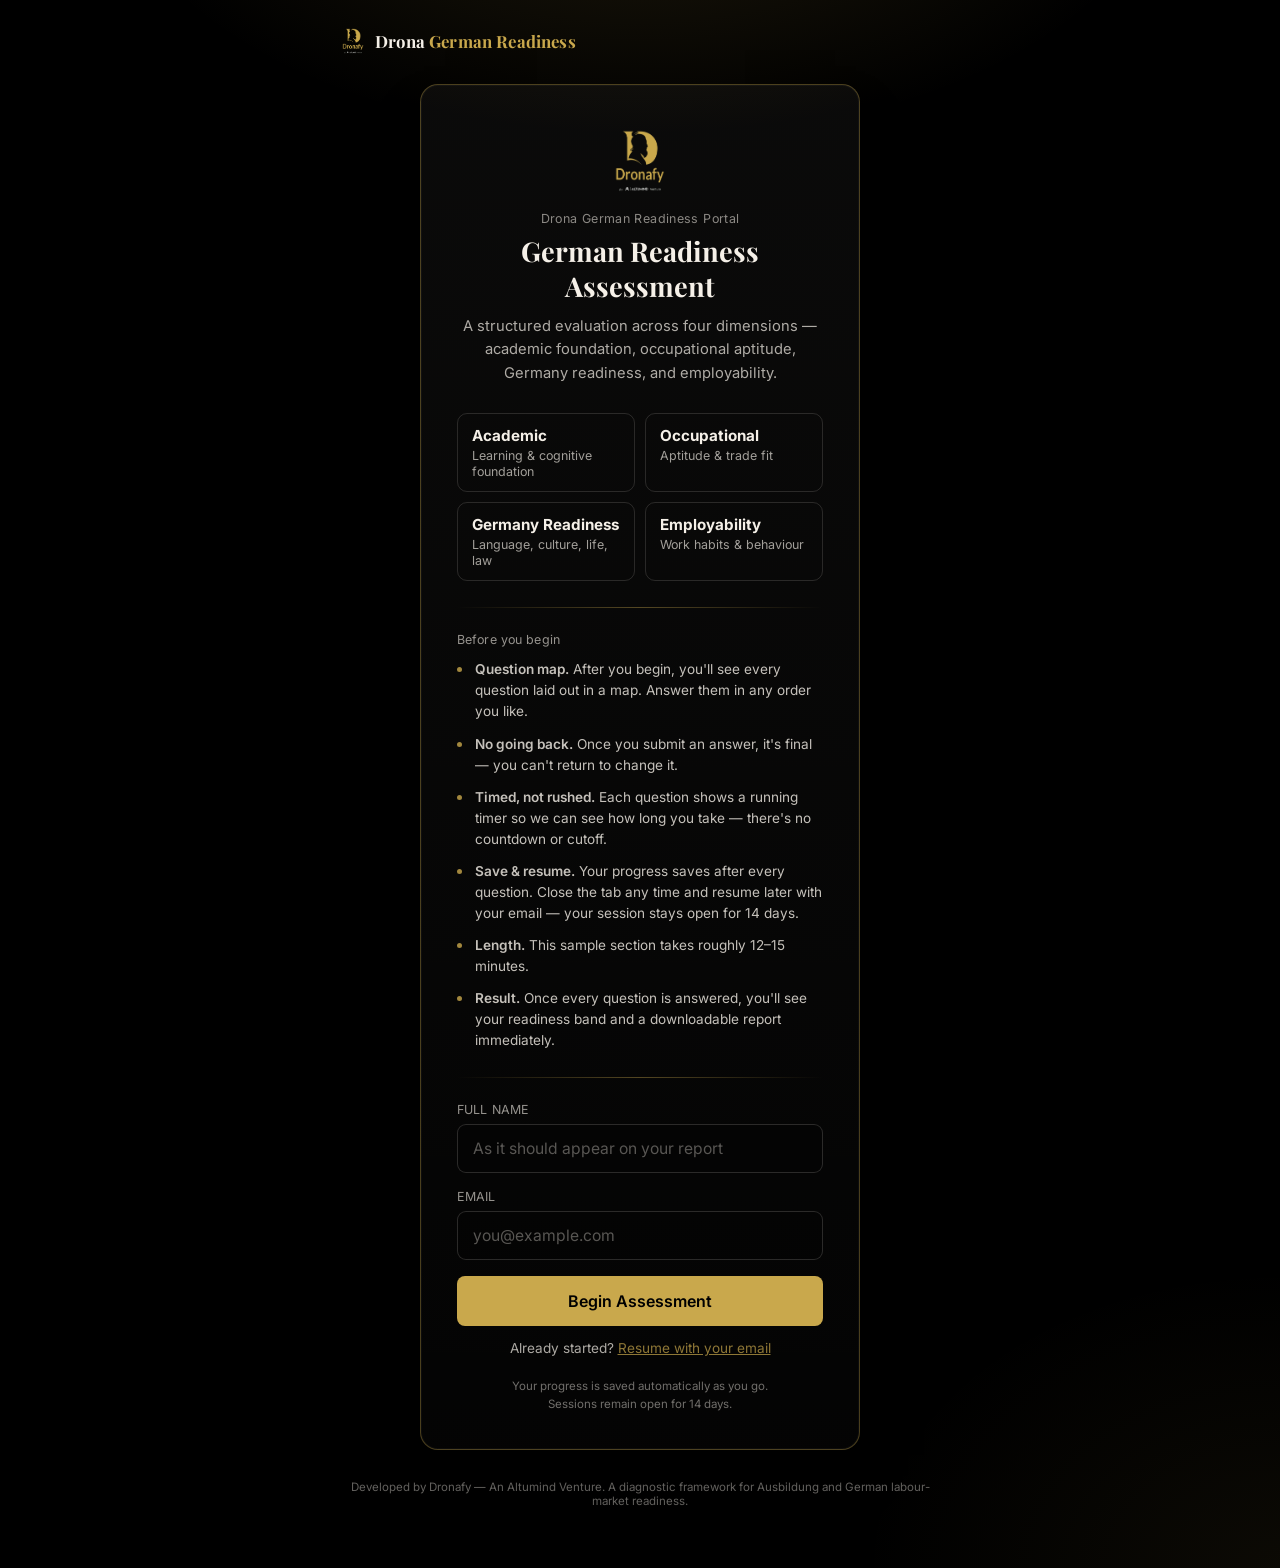
==== assessment/index.html @ 18a976fa "Move assessment app to /assessment/ subpath" ====
<!DOCTYPE html>
<html lang="en">
<head>
<meta charset="UTF-8">
<meta name="viewport" content="width=device-width, initial-scale=1.0">
<title>Drona German Readiness Assessment</title>
<link rel="preconnect" href="https://fonts.googleapis.com">
<link href="https://fonts.googleapis.com/css2?family=Playfair+Display:wght@600;700&family=Inter:wght@400;500;600;700&display=swap" rel="stylesheet">
<style>
  :root{
    --green:#0A0A0A;
    --green-deep:#000000;
    --cream:#F5F0E8;
    --gold:#C9A84C;
    --gold-soft: rgba(201,168,76,0.18);
    --line: rgba(245,240,232,0.14);
    --danger:#C4674A;
    --ok:#6FA37A;
  }
  *{box-sizing:border-box;}
  html,body{margin:0;padding:0;}
  body{
    background: var(--green);
    color: var(--cream);
    font-family: 'Inter', sans-serif;
    min-height:100vh;
    -webkit-font-smoothing:antialiased;
  }
  h1,h2,h3, .display{
    font-family:'Playfair Display', serif;
    font-weight:700;
    margin:0;
  }
  .wrap{
    max-width: 640px;
    margin: 0 auto;
    padding: 28px 20px 60px;
    min-height:100vh;
    display:flex;
    flex-direction:column;
  }
  a{color:inherit;}

  /* ---------- Top bar ---------- */
  .topbar{
    display:flex; align-items:center; justify-content:space-between;
    margin-bottom: 30px;
  }
  .brand{
    font-family:'Playfair Display', serif;
    font-weight:700;
    font-size: 1.05rem;
    letter-spacing: 0.01em;
    display:flex;
    align-items:center;
    gap:9px;
  }
  .brand .gold{ color: var(--gold); }
  .topbar-logo{ width: 26px; height:26px; object-fit:contain; }
  .expiry-pill{
    font-size: 0.72rem;
    color: var(--cream);
    opacity: 0.65;
    border: 1px solid var(--line);
    padding: 4px 10px;
    border-radius: 20px;
  }
  .expiry-pill.warn{ color: var(--danger); border-color: rgba(196,103,74,0.5); opacity:1; }

  /* ---------- Screens ---------- */
  .screen{ display:none; flex:1; flex-direction:column; }
  .screen.active{ display:flex; }

  /* Login / Landing — classy dark portal */
  body.on-landing{
    background:
      radial-gradient(ellipse 900px 500px at 50% -10%, rgba(201,168,76,0.16), transparent 60%),
      radial-gradient(ellipse 700px 500px at 100% 100%, rgba(201,168,76,0.06), transparent 60%),
      var(--green-deep);
  }
  #screen-landing{ justify-content:center; align-items:center; text-align:center; flex:1; }
  .login-card{
    width:100%; max-width: 440px;
    border: 1px solid rgba(201,168,76,0.35);
    border-radius: 18px;
    padding: 44px 36px 36px;
    background: linear-gradient(180deg, rgba(245,240,232,0.045), rgba(245,240,232,0.015));
    box-shadow: 0 30px 60px -25px rgba(0,0,0,0.6), 0 0 0 1px rgba(245,240,232,0.03) inset;
    text-align:left;
  }
  .login-mark-logo{ display:block; width: 64px; height:64px; object-fit:contain; margin: 0 auto 18px; }
  .login-eyebrow{ text-align:center; font-size:0.78rem; opacity:0.55; margin-bottom: 8px; letter-spacing: 0.03em; }
  #screen-landing h1{ font-size: 1.7rem; line-height:1.3; margin-bottom: 10px; text-align:center; }
  #screen-landing p.lede{ font-size:0.92rem; line-height:1.6; opacity:0.7; text-align:center; margin: 0 auto 28px; max-width: 40ch; }
  .divider{ height:1px; background: linear-gradient(90deg, transparent, rgba(201,168,76,0.4), transparent); margin: 26px 0 24px; }
  .dim-list{ display:grid; grid-template-columns: 1fr 1fr; gap:10px; margin-bottom: 8px; }
  .dim-chip{ border:1px solid var(--line); border-radius:10px; padding: 12px 14px; font-size:0.85rem; }
  .dim-chip b{ display:block; font-size:0.95rem; margin-bottom:2px; }
  .dim-chip span{ opacity:0.65; font-size:0.78rem; }

  .field-group{ margin-bottom: 16px; }
  label.field-label{ display:block; font-size:0.78rem; opacity:0.6; margin-bottom:7px; letter-spacing:0.01em; }
  input[type=text], input[type=email]{
    width:100%; background: rgba(0,0,0,0.2); border: 1px solid rgba(245,240,232,0.16);
    border-radius: 9px; color: var(--cream); padding: 14px 15px; font-size: 0.98rem; font-family:'Inter',sans-serif;
  }
  input::placeholder{ color: rgba(245,240,232,0.35); }
  input:focus{ outline:none; border-color: var(--gold); box-shadow: 0 0 0 3px rgba(201,168,76,0.15); }
  .login-foot-note{ text-align:center; font-size:0.72rem; opacity:0.45; margin-top:22px; line-height:1.5; }

  .instructions-block{ margin-bottom: 4px; }
  .instructions-title{ font-size:0.78rem; opacity:0.6; margin-bottom: 12px; letter-spacing:0.01em; }
  .instructions-list{ list-style:none; margin:0; padding:0; display:flex; flex-direction:column; gap:11px; }
  .instructions-list li{ font-size: 0.85rem; line-height: 1.55; opacity: 0.8; padding-left: 18px; position:relative; }
  .instructions-list li::before{ content:""; position:absolute; left:0; top:8px; width:5px; height:5px; border-radius:50%; background: var(--gold); }
  .instructions-list li b{ color: var(--cream); opacity:1; font-weight:600; }

  .btn{
    display:inline-flex; align-items:center; justify-content:center;
    background: var(--gold); color: var(--green-deep); border:none; border-radius: 8px;
    padding: 15px 22px; font-family:'Inter',sans-serif; font-weight:600; font-size:1rem;
    cursor:pointer; width:100%; transition: transform 0.15s ease, background 0.15s ease;
  }
  .btn:hover{ background:#DDB95C; }
  .btn:active{ transform: scale(0.98); }
  .btn.ghost{ background: transparent; color: var(--cream); border: 1px solid var(--line); }
  .btn.ghost:hover{ background: rgba(245,240,232,0.06); }
  .btn:disabled{ opacity:0.4; cursor:not-allowed; }

  .link-row{ text-align:center; margin-top:14px; font-size:0.85rem; opacity:0.7; }
  .link-row button.linklike{
    background:none; border:none; color: var(--gold); font-size:0.85rem;
    cursor:pointer; text-decoration: underline; padding:0; font-family:'Inter',sans-serif;
  }

  /* ---------- Grid Hub (question map) ---------- */
  #screen-hub{ justify-content:flex-start; }
  .hub-head{ margin-bottom: 22px; }
  .hub-head h2{ font-size: 1.4rem; margin-bottom: 6px; }
  .hub-head p{ font-size:0.85rem; opacity:0.65; margin:0; }
  .hub-progress-shell{ height:6px; background: rgba(245,240,232,0.1); border-radius:4px; overflow:hidden; margin: 14px 0 6px; }
  .hub-progress-fill{ height:100%; background: var(--gold); transition: width 0.4s ease; }
  .hub-progress-label{ font-size:0.75rem; opacity:0.55; margin-bottom:24px; }

  .hub-dim-block{ margin-bottom: 26px; }
  .hub-dim-head{ display:flex; justify-content:space-between; align-items:baseline; margin-bottom:4px; }
  .hub-dim-head b{ font-size:0.98rem; }
  .hub-dim-head span{ font-size:0.78rem; opacity:0.55; }
  .hub-dim-desc{ font-size:0.78rem; opacity:0.55; margin-bottom:12px; line-height:1.5; }
  .hub-cell-grid{ display:grid; grid-template-columns: repeat(auto-fill, minmax(42px, 1fr)); gap: 8px; }
  .hub-cell{
    aspect-ratio: 1;
    border-radius: 8px;
    border: 1px solid var(--line);
    display:flex; align-items:center; justify-content:center;
    font-size:0.8rem; font-weight:600;
    cursor:pointer;
    background: rgba(245,240,232,0.04);
    transition: border-color 0.15s ease, transform 0.1s ease;
  }
  .hub-cell:hover{ border-color: var(--gold); transform: translateY(-1px); }
  .hub-cell.done{
    background: rgba(201,168,76,0.18); border-color: var(--gold); color: var(--gold);
    cursor: default;
  }
  .hub-cell.done:hover{ transform:none; }

  .hub-legend{ display:flex; gap:18px; font-size:0.72rem; opacity:0.6; margin: 8px 0 28px; flex-wrap:wrap; }
  .hub-legend .dot{ display:inline-block; width:8px; height:8px; border-radius:2px; margin-right:5px; vertical-align:middle; }
  .hub-legend .dot.done{ background: var(--gold); }
  .hub-legend .dot.upcoming{ background:transparent; border:1px solid var(--line); }

  .hub-cta-note{ font-size:0.82rem; opacity:0.6; text-align:center; margin-bottom:12px; }

  /* ---------- Question screen ---------- */
  #screen-question{ justify-content:flex-start; padding-top: 6px;}
  .q-meta-row{ display:flex; align-items:center; justify-content:space-between; margin-bottom: 10px; }
  .q-meta{ font-size:0.78rem; opacity:0.55; }
  .q-timer{
    display:flex; align-items:center; gap:7px; font-family:'Playfair Display', serif; font-size: 0.95rem;
    color: var(--gold); background: rgba(201,168,76,0.08); border: 1px solid rgba(201,168,76,0.3);
    padding: 4px 11px 4px 9px; border-radius: 20px; font-variant-numeric: tabular-nums;
  }
  .timer-dot{ width:6px; height:6px; border-radius:50%; background: var(--gold); animation: pulse 1.6s ease-in-out infinite; }
  @keyframes pulse{ 0%,100%{ opacity:1; } 50%{ opacity:0.35; } }

  .back-to-hub{
    background:none; border:none; color: var(--cream); opacity:0.55; font-size:0.78rem;
    cursor:pointer; padding:0; margin-bottom:14px; text-align:left; font-family:'Inter',sans-serif;
    text-decoration:underline;
  }

  .q-stimulus{
    background: rgba(245,240,232,0.05); border-left: 3px solid var(--gold); padding: 14px 16px;
    border-radius: 6px; font-size:0.92rem; line-height:1.55; margin-bottom: 20px; opacity: 0.92;
  }
  .q-prompt{ font-size: 1.2rem; line-height:1.45; margin-bottom: 22px; font-weight:500; }
  .options{ display:flex; flex-direction:column; gap:10px; margin-bottom: 20px;}
  .option{
    text-align:left; background: rgba(245,240,232,0.04); border: 1px solid var(--line); border-radius: 10px;
    padding: 14px 16px; font-size: 0.98rem; color: var(--cream); cursor:pointer; font-family:'Inter',sans-serif;
    line-height:1.4; transition: border-color 0.15s ease, background 0.15s ease;
  }
  .option:hover{ border-color: var(--gold); background: rgba(201,168,76,0.08); }
  .option.picked{ border-color: var(--gold); background: rgba(201,168,76,0.06); }
  .option.selected{ border-color: var(--gold); background: var(--gold-soft); }
  .option.selected.locked{ pointer-events:none; }
  .option .opt-letter{ display:inline-block; width: 20px; opacity:0.5; font-size:0.85rem; }

  .likert-row{ display:flex; gap:8px; margin-bottom:20px; }
  .likert-opt{
    flex:1; text-align:center; padding: 14px 4px 10px; border: 1px solid var(--line); border-radius: 10px;
    cursor:pointer; font-size: 0.72rem; line-height:1.3; background: rgba(245,240,232,0.04);
  }
  .likert-opt .num{ display:block; font-family:'Playfair Display', serif; font-size:1.3rem; margin-bottom:4px; }
  .likert-opt:hover{ border-color: var(--gold); }
  .likert-opt.picked{ border-color: var(--gold); background: rgba(201,168,76,0.06); }
  .likert-opt.selected{ border-color: var(--gold); background: var(--gold-soft); }

  #submitAnswerBtn{ margin-bottom: 10px; }
  #submitAnswerBtn:disabled{ opacity:0.35; }
  .locked-note{ font-size:0.75rem; opacity:0.5; text-align:center; margin-top: 6px; }

  .banner{
    border:1px solid var(--gold); background: var(--gold-soft); border-radius: 10px;
    padding: 14px 16px; font-size: 0.85rem; margin-bottom: 20px; line-height:1.5;
  }

  /* ---------- Results ---------- */
  #screen-results{ justify-content:flex-start; }
  .band-card{
    text-align:center; padding: 34px 20px 30px; border: 1px solid var(--gold); border-radius: 14px;
    background: linear-gradient(180deg, rgba(201,168,76,0.12), rgba(201,168,76,0.02)); margin-bottom: 26px;
  }
  .band-name{ font-family:'Playfair Display', serif; font-weight:700; font-size: 1.9rem; color: var(--gold); margin-bottom: 6px; }
  .band-score{ font-size:0.95rem; opacity:0.75; }
  .flag-note{
    margin-top:14px; font-size:0.8rem; color: var(--danger); background: rgba(196,103,74,0.12);
    border: 1px solid rgba(196,103,74,0.4); border-radius: 8px; padding: 10px 12px; text-align:left; line-height:1.5;
  }

  .heatmap{ margin-bottom: 8px; }
  .heat-row{ margin-bottom: 16px; }
  .heat-row-label{ display:flex; justify-content:space-between; font-size:0.85rem; opacity:0.8; margin-bottom:7px; }
  .heat-row-label b{ font-weight:600; }
  .heat-row-pct{ font-family:'Playfair Display', serif; color: var(--gold); font-weight:700; }
  .heat-row-cells{ display:flex; gap:4px; }
  .heat-cell{ flex:1; min-width:8px; height:26px; border-radius:5px; cursor:pointer; transition: transform 0.15s ease, outline 0.15s ease; }
  .heat-cell:hover{ transform: scaleY(1.18); outline: 2px solid rgba(245,240,232,0.4); }
  .heat-hint{ font-size:0.7rem; opacity:0.45; margin: 6px 0 14px; text-align:center; }
  .heat-legend{ display:flex; align-items:center; gap:10px; font-size:0.7rem; opacity:0.55; margin-top:14px; margin-bottom:24px; }
  .heat-legend-bar{ flex:1; max-width:140px; height:6px; border-radius:4px; background: linear-gradient(90deg, hsl(6,60%,38%), hsl(45,65%,58%)); }

  .dcard-grid{ display:grid; grid-template-columns: 1fr 1fr; gap:12px; margin-bottom: 26px; }
  .dcard{
    border:1px solid var(--line); border-radius:14px; padding:18px 10px 14px;
    text-align:center; background: rgba(245,240,232,0.03);
  }
  .dcard-name{ font-size:0.8rem; margin-top:8px; font-weight:600; line-height:1.3; }
  .dcard-frac{ font-size:0.72rem; opacity:0.55; margin-top:3px; }

  .stat-row{ display:flex; gap:10px; margin-bottom: 26px; }
  .stat-tile{
    flex:1; text-align:center; border:1px solid var(--line); border-radius:12px;
    padding: 15px 6px; background: rgba(245,240,232,0.03);
  }
  .stat-value{ font-family:'Playfair Display', serif; font-size:1.25rem; color: var(--gold); font-weight:700; }
  .stat-label{ font-size:0.66rem; opacity:0.55; margin-top:5px; line-height:1.3; }

  .dim-bars{ margin-bottom: 30px; }
  .dim-bar-row{ margin-bottom: 16px; }
  .dim-bar-label{ display:flex; justify-content:space-between; font-size:0.85rem; margin-bottom:6px; }
  .dim-bar-label b{ font-weight:600; }
  .dim-bar-shell{ height:8px; background: rgba(245,240,232,0.08); border-radius:4px; overflow:hidden; }
  .dim-bar-fill{ height:100%; background: var(--gold); border-radius:4px; }
  .dim-bar-fill.low{ background: var(--danger); }
  .dim-narrative{ font-size:0.78rem; opacity:0.65; margin-top:6px; line-height:1.5; }

  .clusters{ margin-bottom:30px; }
  .cluster-row{
    display:flex; justify-content:space-between; align-items:center; padding: 12px 14px;
    border: 1px solid var(--line); border-radius: 10px; margin-bottom: 8px; font-size:0.9rem;
  }
  .cluster-fit{ color: var(--gold); font-weight:600; font-family:'Playfair Display', serif; }

  .section-title{ font-size:0.78rem; opacity:0.55; margin-bottom: 12px; letter-spacing: 0.01em; }

  footer.foot{ text-align:center; font-size:0.72rem; opacity:0.4; margin-top: 30px; }

  /* ---------- Modal (item detail drill-down) ---------- */
  .modal-overlay{
    display:none; position:fixed; inset:0; background: rgba(0,0,0,0.82); backdrop-filter: blur(3px);
    z-index: 50; align-items:flex-start; justify-content:center; padding: 40px 16px; overflow-y:auto;
  }
  .modal-overlay.active{ display:flex; }
  .modal-panel{
    width:100%; max-width: 460px; background: var(--green); border: 1px solid rgba(201,168,76,0.35);
    border-radius: 16px; padding: 26px 24px 24px; box-shadow: 0 30px 60px -20px rgba(0,0,0,0.6);
  }
  .modal-head{ display:flex; justify-content:space-between; align-items:flex-start; margin-bottom:14px; gap:10px; }
  .modal-title{ font-family:'Playfair Display', serif; font-weight:700; font-size:1.1rem; }
  .modal-close{ background:none; border:none; color: var(--cream); opacity:0.6; font-size:1rem; cursor:pointer; padding:4px; flex-shrink:0; }
  .modal-close:hover{ opacity:1; }
  .detail-meta{ font-size:0.75rem; opacity:0.55; margin-bottom:14px; }
  .detail-prompt{ font-size:0.95rem; line-height:1.5; margin-bottom:16px; }
  .detail-row{
    display:flex; justify-content:space-between; padding:9px 0; border-top:1px solid var(--line); font-size:0.85rem;
  }
  .detail-row b{ font-weight:600; }
  .detail-answer-box{
    background: rgba(245,240,232,0.05); border-radius:8px; padding:12px 14px; margin: 4px 0 4px; font-size:0.88rem; line-height:1.5;
  }
  .detail-answer-box.correct{ border-left:3px solid var(--ok); }
  .detail-answer-box.incorrect{ border-left:3px solid var(--danger); }

  @media (prefers-reduced-motion: reduce){ *{ transition:none !important; } }
</style>
</head>
<body>

<div class="wrap">
  <div class="topbar">
    <div class="brand"><img src="" id="topbarLogo" class="topbar-logo" alt="Dronafy"> <span class="brand-text">Drona <span class="gold">German Readiness</span></span></div>
    <div class="expiry-pill" id="expiryPill" style="display:none;"></div>
  </div>

  <!-- LANDING / LOGIN -->
  <div class="screen active" id="screen-landing">
    <div class="login-card">
      <img src="" class="login-mark-logo" id="loginLogo1" alt="Dronafy">
      <div class="login-eyebrow">Drona German Readiness Portal</div>
      <h1>German Readiness Assessment</h1>
      <p class="lede">A structured evaluation across four dimensions — academic foundation, occupational aptitude, Germany readiness, and employability.</p>

      <div class="dim-list">
        <div class="dim-chip"><b>Academic</b><span>Learning &amp; cognitive foundation</span></div>
        <div class="dim-chip"><b>Occupational</b><span>Aptitude &amp; trade fit</span></div>
        <div class="dim-chip"><b>Germany Readiness</b><span>Language, culture, life, law</span></div>
        <div class="dim-chip"><b>Employability</b><span>Work habits &amp; behaviour</span></div>
      </div>

      <div class="divider"></div>

      <div class="instructions-block">
        <div class="instructions-title">Before you begin</div>
        <ul class="instructions-list">
          <li><b>Question map.</b> After you begin, you'll see every question laid out in a map. Answer them in any order you like.</li>
          <li><b>No going back.</b> Once you submit an answer, it's final — you can't return to change it.</li>
          <li><b>Timed, not rushed.</b> Each question shows a running timer so we can see how long you take — there's no countdown or cutoff.</li>
          <li><b>Save &amp; resume.</b> Your progress saves after every question. Close the tab any time and resume later with your email — your session stays open for 14 days.</li>
          <li><b>Length.</b> This sample section takes roughly 12–15 minutes.</li>
          <li><b>Result.</b> Once every question is answered, you'll see your readiness band and a downloadable report immediately.</li>
        </ul>
      </div>

      <div class="divider"></div>

      <div class="field-group">
        <label class="field-label" for="nameInput">FULL NAME</label>
        <input type="text" id="nameInput" placeholder="As it should appear on your report" autocomplete="name">
      </div>
      <div class="field-group">
        <label class="field-label" for="emailInput">EMAIL</label>
        <input type="email" id="emailInput" placeholder="you@example.com" autocomplete="email">
      </div>

      <button class="btn" id="startBtn">Begin Assessment</button>
      <div class="link-row">Already started? <button class="linklike" id="resumeLink">Resume with your email</button></div>
      <div class="login-foot-note">Your progress is saved automatically as you go.<br>Sessions remain open for 14 days.</div>
    </div>
  </div>

  <!-- RESUME ENTRY -->
  <div class="screen" id="screen-resume">
    <div class="login-card">
      <img src="" class="login-mark-logo" id="loginLogo2" alt="Dronafy">
      <div class="login-eyebrow">Drona German Readiness Portal</div>
      <h1 style="font-size:1.4rem;">Resume your assessment</h1>
      <p class="lede">Enter the email you used when you started. If your session is still active, we'll take you back to your question map.</p>
      <div class="field-group">
        <label class="field-label" for="resumeEmailInput">EMAIL</label>
        <input type="email" id="resumeEmailInput" placeholder="you@example.com">
      </div>
      <button class="btn" id="resumeSubmitBtn">Find my session</button>
      <div class="link-row"><button class="linklike" id="backToLandingBtn">Back</button></div>
      <div id="resumeError" style="color:var(--danger); font-size:0.85rem; margin-top:14px; display:none;"></div>
    </div>
  </div>

  <!-- GRID HUB (question map) -->
  <div class="screen" id="screen-hub">
    <div class="hub-head">
      <h2>Your Question Map</h2>
      <p>Click any question to answer it. Answered questions are locked and shown in gold.</p>
      <div class="hub-progress-shell"><div class="hub-progress-fill" id="hubProgressFill" style="width:0%;"></div></div>
      <div class="hub-progress-label" id="hubProgressLabel">0 of 26 answered</div>
    </div>
    <div id="hubGrid"></div>
    <div class="hub-legend">
      <span><i class="dot done"></i> Answered</span>
      <span><i class="dot upcoming"></i> Not yet answered</span>
    </div>
    <div class="hub-cta-note" id="hubCtaNote">Answer every question to unlock your result.</div>
    <button class="btn" id="viewResultsBtn" disabled>View My Results</button>
  </div>

  <!-- QUESTION -->
  <div class="screen" id="screen-question">
    <button class="back-to-hub" id="backToHubBtn">← Back to question map</button>
    <div class="q-meta-row">
      <div class="q-meta" id="qMeta">Academic Readiness — Learning Ability</div>
      <div class="q-timer" id="qTimer"><span class="timer-dot"></span>00:00</div>
    </div>
    <div class="q-stimulus" id="qStimulus" style="display:none;"></div>
    <div class="q-prompt" id="qPrompt"></div>
    <div class="options" id="qOptions"></div>
    <div class="likert-row" id="qLikert" style="display:none;"></div>
    <button class="btn" id="submitAnswerBtn" disabled>Submit Answer</button>
    <div class="locked-note">Once submitted, an answer is final — there's no going back.</div>
  </div>

  <!-- RESULTS -->
  <div class="screen" id="screen-results">
    <div class="section-title">Your result</div>
    <div class="band-card">
      <div class="band-name" id="bandName">Ready with Support</div>
      <div class="band-score" id="bandScore">73 / 100</div>
      <div class="flag-note" id="flagNote" style="display:none;"></div>
    </div>

    <div class="section-title">By dimension — click any cell for detail</div>
    <div class="radar-wrap" id="heatmapWrap"></div>
    <div class="heat-hint">Tap or click a colored cell to see that question's detail</div>

    <div class="section-title">Trade clusters that fit your profile</div>
    <div class="clusters" id="clusterList"></div>

    <button class="btn" id="downloadReportBtn">Download Full Report</button>
    <button class="btn ghost" id="restartBtn" style="margin-top:10px;">Start a new assessment</button>
  </div>

  <footer class="foot">Developed by Dronafy — An Altumind Venture. A diagnostic framework for Ausbildung and German labour-market readiness.</footer>
</div>

<!-- ITEM DETAIL MODAL (heatmap drill-down) -->
<div class="modal-overlay" id="detailModal">
  <div class="modal-panel">
    <div class="modal-head">
      <div>
        <div class="modal-title" id="detailTitle">Question detail</div>
        <div class="detail-meta" id="detailMeta">Academic Readiness — Learning Ability</div>
      </div>
      <button class="modal-close" id="detailCloseBtn">✕</button>
    </div>
    <div class="detail-prompt" id="detailPrompt"></div>
    <div id="detailAnswerBox"></div>
    <div class="detail-row"><span>Score</span><b id="detailScore">—</b></div>
    <div class="detail-row"><span>Time spent</span><b id="detailTime">—</b></div>
  </div>
</div>

<script>
/* =========================================================
   Drona German Readiness Assessment — Representative Build
   Navigation model: grid hub. Every question is reachable
   from the question map in any order; once submitted, an
   answer is locked. Persistence: localStorage (demo). The
   production build syncs each answer to Apps Script/Sheets
   via GET for true cross-device resume.
   ========================================================= */

const EXPIRY_DAYS = 14;

const LOGO_DATA_URI = "[data-uri]";

const DIMENSIONS = [
  {
    id: "academic",
    name: "Academic Readiness",
    desc: "A few questions on how you learn, understand new ideas, and study.",
    estimate: "About 4 minutes",
    maxScore: 20,
    items: [
      {
        id: "ac1", sub: "Learning Ability", type: "mcq", weight: 2,
        stimulus: "In German workplaces, the 'Meister' system means a senior craftsperson supervises apprentices and signs off on completed work before it is considered finished. An apprentice cannot mark their own work as complete.",
        prompt: "An apprentice finishes wiring a panel and believes it's correct. What should they do next?",
        options: [
          "Move on to the next task",
          "Ask the Meister to inspect and sign off",
          "Ask a fellow apprentice to check it",
          "Mark it complete and note it in the logbook"
        ],
        correct: 1
      },
      {
        id: "ac2", sub: "Learning Ability", type: "mcq", weight: 2,
        prompt: "A trainee nurse completes a wound dressing. Using the same 'sign-off' principle from before, what should happen before it's considered done?",
        options: [
          "The nurse documents it herself",
          "A supervising Pflegefachkraft reviews it",
          "The patient confirms it",
          "Nothing further is needed"
        ],
        correct: 1
      },
      {
        id: "ac3", sub: "Cognitive Ability", type: "mcq", weight: 2,
        prompt: "A training allowance is €950 a month. Rent takes 28% of it. How much remains after rent?",
        options: ["€612", "€684", "€722", "€850"],
        correct: 1
      },
      {
        id: "ac4", sub: "Cognitive Ability", type: "mcq", weight: 2,
        prompt: "What comes next in this sequence: 2, 6, 12, 20, 30, ?",
        options: ["36", "40", "42", "44"],
        correct: 2
      },
      {
        id: "ac5", sub: "Academic Foundation", type: "mcq", weight: 2,
        prompt: "Water boils at a lower temperature at high altitude. Why?",
        options: [
          "Air is colder at altitude",
          "Air pressure is lower, so less energy is needed to boil",
          "There is less oxygen in the air",
          "Water is purer at altitude"
        ],
        correct: 1
      },
      {
        id: "ac6", sub: "Learning Discipline", type: "mcq", weight: 2,
        prompt: "You have an exam in one week and are struggling to understand one topic. What is the BEST first step?",
        options: [
          "Skip that topic and focus on what you already know",
          "Ask a teacher or peer to explain it differently",
          "Re-read the same notes repeatedly until it makes sense",
          "Wait and hope it's not heavily tested"
        ],
        correct: 1
      },
      {
        id: "ac7", sub: "Study Skills", type: "likert", weight: 2,
        prompt: "After watching a training video once, I can usually summarize its key points.",
        scale: ["Strongly disagree","Disagree","Neutral","Agree","Strongly agree"]
      }
    ]
  },
  {
    id: "occupational",
    name: "Technical & Occupational Aptitude",
    desc: "Questions on how you think about mechanical, spatial, and practical problems — and what kind of work environment fits you.",
    estimate: "About 4 minutes",
    maxScore: 20,
    items: [
      {
        id: "oc1", sub: "Mechanical Aptitude", type: "mcq", weight: 2,
        prompt: "Two connected gears: Gear A has 10 teeth and turns clockwise. Gear B has 20 teeth. Which way does Gear B turn, and how does its speed compare to Gear A?",
        options: [
          "Clockwise, faster than A",
          "Counter-clockwise, slower than A",
          "Clockwise, same speed as A",
          "Counter-clockwise, faster than A"
        ],
        correct: 1
      },
      {
        id: "oc2", sub: "Observation Aptitude", type: "mcq", weight: 2,
        prompt: "A technician checks two versions of the same wiring diagram, one from last week and one from today. Three connections are labeled differently between the two. What should the technician do first?",
        options: [
          "Assume today's version is correct and proceed",
          "Flag the discrepancy before proceeding",
          "Use whichever version is more recent without checking",
          "Ignore it since it's probably a formatting issue"
        ],
        correct: 1
      },
      {
        id: "oc3", sub: "Occupational Interest", type: "forced-choice", weight: 3,
        prompt: "Which would you rather spend a workday doing?",
        options: [
          "Fixing a mechanical fault on a factory floor",
          "Helping a patient understand their care plan"
        ]
      },
      {
        id: "oc4", sub: "Occupational Interest", type: "forced-choice", weight: 3,
        prompt: "Which would you rather spend a workday doing?",
        options: [
          "Organising schedules and paperwork in an office",
          "Working outdoors with plants or land"
        ]
      },
      {
        id: "oc5", sub: "Spatial Aptitude", type: "mcq", weight: 2,
        prompt: "A flat cross-shaped piece of paper is folded along its lines to form a closed shape. What shape does it form?",
        options: ["A pyramid", "A cube", "A cylinder", "A cone"],
        correct: 1
      }
    ]
  },
  {
    id: "germany",
    name: "Germany Readiness",
    desc: "Questions on German language, culture, daily life, and the legal and financial basics of living in Germany.",
    estimate: "About 5 minutes",
    maxScore: 35,
    items: [
      {
        id: "gr1", sub: "Workplace German", type: "mcq", weight: 3,
        prompt: "You receive this message from your employer: \"Bitte melden Sie sich krank vor 9 Uhr.\" What should you do?",
        options: [
          "Come to work by 9am regardless",
          "Call in sick before 9am",
          "Send a doctor's note by post",
          "Nothing — this is just a reminder"
        ],
        correct: 1
      },
      {
        id: "gr2", sub: "Cultural Readiness", type: "mcq", weight: 3,
        prompt: "Your German colleague tells you directly that your work has an error, without softening the message. Your first reaction is closest to:",
        options: [
          "They are being rude to me",
          "This is direct, task-focused feedback — normal here",
          "I should stop asking them for help",
          "I should report this to a supervisor"
        ],
        correct: 1
      },
      {
        id: "gr3", sub: "Workplace Readiness", type: "mcq", weight: 3,
        prompt: "If you're sick and can't come to work in Germany, what must you typically give your employer within a few days?",
        options: [
          "A verbal explanation only",
          "A doctor's certificate (Arbeitsunfähigkeitsbescheinigung)",
          "Nothing, if it's a single day",
          "A police report"
        ],
        correct: 1
      },
      {
        id: "gr4", sub: "Daily Life Readiness", type: "mcq", weight: 3,
        prompt: "What is \"Anmeldung\", and roughly when should it be done after moving to a new German address?",
        options: [
          "A gym membership; within 30 days",
          "Address registration; usually within 14 days",
          "A phone contract; within a week",
          "A bank account; within 90 days"
        ],
        correct: 1
      },
      {
        id: "gr5", sub: "Legal & Administrative", type: "mcq", weight: 3,
        prompt: "What is a Tax ID (Steuer-ID) used for?",
        options: [
          "Only for people who own a business",
          "Identifying you for tax and payroll purposes — everyone needs one",
          "Only needed if you plan to leave Germany",
          "It replaces your passport for travel"
        ],
        correct: 1
      },
      {
        id: "gr6", sub: "Financial Readiness", type: "mcq", weight: 3,
        prompt: "Your training allowance (Ausbildungsvergütung) is €950/month. A shared room in your target city averages €400/month. Roughly what % of your income goes to rent?",
        options: ["28%", "35%", "42%", "50%"],
        correct: 2
      },
      {
        id: "gr7", sub: "Financial Readiness", type: "likert", weight: 3,
        prompt: "I have a clear monthly budget plan for my first 6 months in Germany.",
        scale: ["Strongly disagree","Disagree","Neutral","Agree","Strongly agree"]
      },
      {
        id: "gr8", sub: "Psychological Readiness", type: "likert", weight: 3,
        prompt: "When I feel overwhelmed, I know at least one specific person or service I would reach out to.",
        scale: ["Strongly disagree","Disagree","Neutral","Agree","Strongly agree"]
      },
      {
        id: "gr9", sub: "Psychological Readiness", type: "likert", weight: 3, reverse: true,
        prompt: "I rarely feel anxious about big life changes.",
        scale: ["Strongly disagree","Disagree","Neutral","Agree","Strongly agree"]
      }
    ]
  },
  {
    id: "employability",
    name: "Employability Readiness",
    desc: "How you handle mistakes, teamwork, feedback, and everyday professional situations.",
    estimate: "About 4 minutes",
    maxScore: 25,
    items: [
      {
        id: "em1", sub: "Professional Behaviour", type: "mcq", weight: 3,
        prompt: "You made an error that affected a colleague's work. What do you do?",
        options: [
          "Say nothing unless asked",
          "Immediately inform them and help fix it",
          "Fix it quietly yourself before anyone notices",
          "Explain that it wasn't really your fault"
        ],
        correct: 1
      },
      {
        id: "em2", sub: "Communication", type: "mcq", weight: 3,
        prompt: "A customer is frustrated and speaking quickly. Your best first move is to:",
        options: [
          "Interrupt to correct them",
          "Let them finish, then summarize what you heard",
          "Refer them elsewhere immediately",
          "Stay silent until they stop"
        ],
        correct: 1
      },
      {
        id: "em3", sub: "Self-Management", type: "likert", weight: 3,
        prompt: "I usually plan my work for the day before I start.",
        scale: ["Strongly disagree","Disagree","Neutral","Agree","Strongly agree"]
      },
      {
        id: "em4", sub: "Learning Agility", type: "mcq", weight: 3,
        prompt: "When you receive critical feedback, your first reaction is usually to:",
        options: [
          "Feel discouraged and avoid the topic",
          "Consider it and think about how to apply it",
          "Explain why the feedback isn't quite fair",
          "Ignore it if you disagree"
        ],
        correct: 1
      },
      {
        id: "em5", sub: "Digital Employability", type: "mcq", weight: 3,
        prompt: "Which is the safest practice for a work email?",
        options: [
          "Click links from unknown senders to check them",
          "Verify the sender before clicking any link",
          "Share your password if IT asks by email",
          "Forward suspicious emails to friends"
        ],
        correct: 1
      }
    ]
  }
];

// Cluster fit sample matrix (illustrative — full build uses calibrated 13x15 matrix)
const CLUSTER_WEIGHTS = {
  "Engineering & Industrial Technology": { mechanical: 0.9, spatial: 0.6, interestFactory: 0.7 },
  "Construction & Craft Trades": { mechanical: 0.6, spatial: 0.85, interestFactory: 0.5 },
  "Business & Administration": { mechanical: 0.1, spatial: 0.2, interestFactory: 0.1 }
};

const BANDS = [
  { min: 80, name: "Ready", },
  { min: 65, name: "Ready with Support" },
  { min: 50, name: "Conditional — Targeted Preparation Needed" },
  { min: 0,  name: "Not Yet Ready" }
];

const GERMANY_FLOOR_PCT = 0.60; // 60% of the Germany Readiness dimension

// ---------- State ----------
let state = {
  name: "",
  email: "",
  startedAt: null,
  currentDim: null,
  currentItem: null,
  responses: {}, // itemId -> { raw, score, dimId, timeSpent }
  complete: false
};

const flatItems = [];
DIMENSIONS.forEach((d, di) => d.items.forEach((it, ii) => flatItems.push({ dimIndex: di, itemIndex: ii, dimId: d.id, item: it })));

// ---------- Persistence (localStorage demo layer) ----------
function storageKey(email){ return "drona_grr_session_" + email.trim().toLowerCase(); }

function saveState(){
  if(!state.email) return;
  localStorage.setItem(storageKey(state.email), JSON.stringify(state));
  // Production hook: sync this payload to Apps Script/Sheets here via GET,
  // e.g. fetch(`${SCRIPT_URL}?action=save&email=${encodeURIComponent(state.email)}&payload=${encodeURIComponent(JSON.stringify(state))}`)
}

function loadState(email){
  const raw = localStorage.getItem(storageKey(email));
  if(!raw) return null;
  try { return JSON.parse(raw); } catch(e){ return null; }
}

function daysRemaining(){
  if(!state.startedAt) return EXPIRY_DAYS;
  const elapsed = (Date.now() - state.startedAt) / (1000*60*60*24);
  return Math.max(0, Math.ceil(EXPIRY_DAYS - elapsed));
}
function isExpired(){ return daysRemaining() <= 0; }

// ---------- Navigation ----------
const screens = {};
document.querySelectorAll(".screen").forEach(s => screens[s.id] = s);
function showScreen(id){
  Object.values(screens).forEach(s => s.classList.remove("active"));
  screens[id].classList.add("active");
  document.body.classList.toggle("on-landing", id === "screen-landing" || id === "screen-resume");
  if(id !== "screen-question"){ clearInterval(timerInterval); }
}

function updateExpiryPill(){
  const pill = document.getElementById("expiryPill");
  if(!state.startedAt){ pill.style.display = "none"; return; }
  const d = daysRemaining();
  pill.style.display = "inline-block";
  pill.textContent = d <= 0 ? "Session expired" : `${d} day${d===1?'':'s'} left`;
  pill.classList.toggle("warn", d <= 3);
}

// ---------- Landing ----------
function validateEntry(){
  const name = document.getElementById("nameInput").value.trim();
  const email = document.getElementById("emailInput").value.trim();
  if(!name || !email || !email.includes("@")){
    alert("Please enter your name and a valid email to begin.");
    return null;
  }
  return { name, email };
}

document.getElementById("startBtn").addEventListener("click", () => {
  const entry = validateEntry();
  if(!entry) return;
  state.name = entry.name;
  state.email = entry.email;
  state.startedAt = Date.now();
  state.currentDim = null;
  state.currentItem = null;
  state.responses = {};
  state.complete = false;
  saveState();
  updateExpiryPill();
  renderHub();
  showScreen("screen-hub");
});

document.getElementById("resumeLink").addEventListener("click", () => showScreen("screen-resume"));
document.getElementById("backToLandingBtn").addEventListener("click", () => showScreen("screen-landing"));

document.getElementById("resumeSubmitBtn").addEventListener("click", () => {
  const email = document.getElementById("resumeEmailInput").value.trim();
  const errorEl = document.getElementById("resumeError");
  errorEl.style.display = "none";
  const saved = loadState(email);
  if(!saved){
    errorEl.textContent = "We couldn't find a session for that email. Check the spelling, or start a new assessment.";
    errorEl.style.display = "block";
    return;
  }
  state = saved;
  if(isExpired()){
    errorEl.textContent = `This session expired ${EXPIRY_DAYS} days after it started. Please start a new assessment.`;
    errorEl.style.display = "block";
    return;
  }
  updateExpiryPill();
  if(state.complete){
    renderResults();
    showScreen("screen-results");
    return;
  }
  resumeBannerPending = true;
  renderHub();
  showScreen("screen-hub");
});

// ---------- Grid Hub ----------
let resumeBannerPending = false;

function renderHub(){
  const done = Object.keys(state.responses).length;
  const total = flatItems.length;
  document.getElementById("hubProgressFill").style.width = Math.round((done/total)*100) + "%";
  document.getElementById("hubProgressLabel").textContent = `${done} of ${total} answered`;
  updateExpiryPill();

  const grid = document.getElementById("hubGrid");
  grid.innerHTML = "";

  DIMENSIONS.forEach((d, di) => {
    const dimDone = d.items.filter(it => state.responses[it.id]).length;
    const block = document.createElement("div");
    block.className = "hub-dim-block";

    const head = document.createElement("div");
    head.className = "hub-dim-head";
    head.innerHTML = `<b>${d.name}</b><span>${dimDone}/${d.items.length}</span>`;
    block.appendChild(head);

    const desc = document.createElement("div");
    desc.className = "hub-dim-desc";
    desc.textContent = d.desc;
    block.appendChild(desc);

    const cellGrid = document.createElement("div");
    cellGrid.className = "hub-cell-grid";
    d.items.forEach((it, ii) => {
      const cell = document.createElement("div");
      const isDone = !!state.responses[it.id];
      cell.className = "hub-cell" + (isDone ? " done" : "");
      cell.textContent = isDone ? "✓" : String(ii+1);
      cell.title = isDone ? "Already answered — locked" : `${d.name} — ${it.sub}`;
      if(!isDone){
        cell.addEventListener("click", () => openQuestion(di, ii));
      }
      cellGrid.appendChild(cell);
    });
    block.appendChild(cellGrid);
    grid.appendChild(block);
  });

  const allDone = done === total;
  const viewBtn = document.getElementById("viewResultsBtn");
  viewBtn.disabled = !allDone;
  document.getElementById("hubCtaNote").textContent = allDone
    ? "All questions answered — your result is ready."
    : `Answer every question to unlock your result (${total - done} remaining).`;

  if(resumeBannerPending && !allDone){
    const banner = document.createElement("div");
    banner.className = "banner";
    banner.textContent = `Welcome back, ${state.name.split(" ")[0]}. Pick up wherever you left off.`;
    document.getElementById("screen-hub").insertBefore(banner, document.getElementById("hubGrid"));
    resumeBannerPending = false;
    setTimeout(() => banner.remove(), 4500);
  }
}

document.getElementById("viewResultsBtn").addEventListener("click", () => {
  if(Object.keys(state.responses).length < flatItems.length) return;
  finishAssessment();
});

document.getElementById("backToHubBtn").addEventListener("click", () => {
  clearInterval(timerInterval);
  renderHub();
  showScreen("screen-hub");
});

// ---------- Per-question timer ----------
let questionStartedAt = null;
let timerInterval = null;

function startQuestionTimer(){
  clearInterval(timerInterval);
  questionStartedAt = Date.now();
  updateTimerDisplay();
  timerInterval = setInterval(updateTimerDisplay, 1000);
}
function stopQuestionTimer(){
  clearInterval(timerInterval);
  if(!questionStartedAt) return 0;
  return Math.round((Date.now() - questionStartedAt) / 1000);
}
function updateTimerDisplay(){
  if(!questionStartedAt) return;
  const secs = Math.floor((Date.now() - questionStartedAt) / 1000);
  const m = String(Math.floor(secs/60)).padStart(2,"0");
  const s = String(secs%60).padStart(2,"0");
  const el = document.getElementById("qTimer");
  if(el) el.innerHTML = `<span class="timer-dot"></span>${m}:${s}`;
}

// ---------- Question rendering ----------
let pendingSelection = null;

function openQuestion(dimIndex, itemIndex){
  state.currentDim = dimIndex;
  state.currentItem = itemIndex;
  renderQuestion();
}

function renderQuestion(){
  const d = DIMENSIONS[state.currentDim];
  const item = d.items[state.currentItem];

  document.getElementById("qMeta").textContent = `${d.name} — ${item.sub}`;

  const stimEl = document.getElementById("qStimulus");
  if(item.stimulus){ stimEl.style.display = "block"; stimEl.textContent = item.stimulus; }
  else { stimEl.style.display = "none"; }

  document.getElementById("qPrompt").textContent = item.prompt;

  const optWrap = document.getElementById("qOptions");
  const likertWrap = document.getElementById("qLikert");
  optWrap.innerHTML = "";
  likertWrap.innerHTML = "";

  pendingSelection = null;
  const submitBtn = document.getElementById("submitAnswerBtn");
  submitBtn.disabled = true;

  function selectOption(idx, el, container){
    Array.from(container.children).forEach(c => c.classList.remove("picked"));
    el.classList.add("picked");
    pendingSelection = idx;
    submitBtn.disabled = false;
  }

  if(item.type === "mcq" || item.type === "forced-choice"){
    likertWrap.style.display = "none";
    optWrap.style.display = "flex";
    const letters = ["A","B","C","D"];
    item.options.forEach((opt, idx) => {
      const btn = document.createElement("button");
      btn.className = "option";
      btn.innerHTML = `<span class="opt-letter">${letters[idx]}</span>${opt}`;
      btn.addEventListener("click", () => selectOption(idx, btn, optWrap));
      optWrap.appendChild(btn);
    });
  } else if(item.type === "likert"){
    optWrap.style.display = "none";
    likertWrap.style.display = "flex";
    item.scale.forEach((label, idx) => {
      const div = document.createElement("div");
      div.className = "likert-opt";
      div.innerHTML = `<span class="num">${idx+1}</span>${label}`;
      div.addEventListener("click", () => selectOption(idx, div, likertWrap));
      likertWrap.appendChild(div);
    });
  }

  showScreen("screen-question");
  startQuestionTimer();
}

document.getElementById("submitAnswerBtn").addEventListener("click", () => {
  if(pendingSelection === null) return;
  const d = DIMENSIONS[state.currentDim];
  const item = d.items[state.currentItem];
  const container = (item.type === "likert") ? document.getElementById("qLikert") : document.getElementById("qOptions");

  Array.from(container.children).forEach((c, idx) => {
    c.style.pointerEvents = "none";
    if(idx === pendingSelection) c.classList.add("selected", "locked");
  });
  document.getElementById("submitAnswerBtn").disabled = true;

  const timeSpent = stopQuestionTimer();

  let score = 0;
  if(item.type === "mcq"){
    score = (pendingSelection === item.correct) ? item.weight : 0;
  } else if(item.type === "likert"){
    let v = pendingSelection;
    if(item.reverse) v = 4 - v;
    score = (v/4) * item.weight;
  } else if(item.type === "forced-choice"){
    score = item.weight;
  }

  state.responses[item.id] = { raw: pendingSelection, score: score, dimId: d.id, timeSpent: timeSpent };
  saveState();

  setTimeout(() => {
    const done = Object.keys(state.responses).length;
    if(done >= flatItems.length){
      finishAssessment();
    } else {
      renderHub();
      showScreen("screen-hub");
    }
  }, 420);
});

// ---------- Scoring & Results ----------
function computeDimensionScores(){
  const out = {};
  DIMENSIONS.forEach(d => {
    let earned = 0, possible = 0;
    d.items.forEach(it => {
      possible += it.weight;
      const r = state.responses[it.id];
      if(r) earned += r.score;
    });
    const scaled = possible > 0 ? (earned/possible) * d.maxScore : 0;
    out[d.id] = { earned: scaled, max: d.maxScore, pct: possible>0 ? earned/possible : 0 };
  });
  return out;
}

function heatColor(pct){
  const p = Math.max(0, Math.min(1, pct));
  const hue = 6 + (45-6)*p;
  const light = 34 + 22*p;
  return `hsl(${hue.toFixed(0)}, 60%, ${light.toFixed(0)}%)`;
}

function qualLabel(pct){
  if(pct >= 80) return { label: "Strong", color: "#C9A84C" };
  if(pct >= 60) return { label: "Solid", color: "#C9A84C" };
  if(pct >= 40) return { label: "Developing", color: "#D98A4A" };
  return { label: "Needs Attention", color: "#C4674A" };
}

function buildDimensionCardsHTML(dimScores){
  const R = 32, C = 2 * Math.PI * R;
  const cards = DIMENSIONS.map(d => {
    const s = dimScores[d.id];
    const pct = Math.round((s.earned/s.max)*100);
    const q = qualLabel(pct);
    const dash = (pct/100) * C;
    return `<div class="dcard">
      <svg viewBox="0 0 76 76" width="76" height="76">
        <circle cx="38" cy="38" r="${R}" fill="none" stroke="rgba(245,240,232,0.1)" stroke-width="7"/>
        <circle cx="38" cy="38" r="${R}" fill="none" stroke="${q.color}" stroke-width="7" stroke-linecap="round"
          stroke-dasharray="${dash.toFixed(1)} ${C.toFixed(1)}" transform="rotate(-90 38 38)"/>
        <text x="38" y="35" text-anchor="middle" font-family="Georgia, serif" font-size="17" font-weight="700" fill="#F5F0E8">${pct}%</text>
        <text x="38" y="48" text-anchor="middle" font-family="Arial, sans-serif" font-size="7.5" fill="${q.color}">${q.label}</text>
      </svg>
      <div class="dcard-name">${d.name}</div>
      <div class="dcard-frac">${Math.round(s.earned)} / ${s.max}</div>
    </div>`;
  }).join("");
  return `<div class="dcard-grid">${cards}</div>`;
}

function computeTimeStats(){
  const entries = Object.entries(state.responses).map(([id, r]) => {
    const flat = flatItems.find(f => f.item.id === id);
    return { id, r, item: flat.item, dimId: flat.dimId, dimIndex: flat.dimIndex };
  });
  const totalTime = entries.reduce((a,e) => a + (e.r.timeSpent||0), 0);
  const avg = entries.length ? totalTime/entries.length : 0;

  const mcqs = entries.filter(e => e.item.type === "mcq");
  const correctCount = mcqs.filter(e => e.r.raw === e.item.correct).length;
  const accuracy = mcqs.length ? Math.round((correctCount/mcqs.length)*100) : null;

  const sorted = [...entries].sort((a,b) => (a.r.timeSpent||0) - (b.r.timeSpent||0));
  const fastest = sorted[0];
  const slowest = sorted[sorted.length-1];

  const timeByDim = {};
  DIMENSIONS.forEach(d => timeByDim[d.id] = 0);
  entries.forEach(e => timeByDim[e.dimId] += (e.r.timeSpent||0));

  let full = 0, partial = 0, none = 0;
  entries.forEach(e => {
    const pct = e.r.score / e.item.weight;
    if(pct >= 0.99) full++; else if(pct <= 0.01) none++; else partial++;
  });

  return { totalTime, avg, accuracy, mcqCount: mcqs.length, correctCount, fastest, slowest, timeByDim, full, partial, none, count: entries.length };
}

function buildQuickStatsHTML(stats){
  const totalMin = Math.floor(stats.totalTime/60), totalSec = stats.totalTime%60;
  const avgSec = Math.round(stats.avg);
  const accStr = stats.accuracy !== null ? stats.accuracy + "%" : "—";
  return `<div class="stat-row">
    <div class="stat-tile"><div class="stat-value">${totalMin}m ${totalSec}s</div><div class="stat-label">Total time</div></div>
    <div class="stat-tile"><div class="stat-value">${avgSec}s</div><div class="stat-label">Avg / question</div></div>
    <div class="stat-tile"><div class="stat-value">${accStr}</div><div class="stat-label">Objective accuracy</div></div>
  </div>`;
}

function buildHeatmapHTML(dimScores, interactive){
  const rows = DIMENSIONS.map((d, di) => {
    const cells = d.items.map((it, ii) => {
      const r = state.responses[it.id];
      const pct = r ? Math.max(0, Math.min(1, r.score/it.weight)) : 0;
      const color = heatColor(pct);
      const pctLabel = Math.round(pct*100);
      const clickAttr = interactive ? ` onclick="openItemDetail(${di},${ii})"` : "";
      return `<div class="heat-cell" title="${it.sub} — ${pctLabel}%" style="background:${color};"${clickAttr}></div>`;
    }).join("");
    const dimPct = Math.round((dimScores[d.id].earned/dimScores[d.id].max)*100);
    return `<div class="heat-row">
      <div class="heat-row-label"><b>${d.name}</b><span class="heat-row-pct">${dimPct}%</span></div>
      <div class="heat-row-cells">${cells}</div>
    </div>`;
  }).join("");

  return `<div class="heatmap">
    ${rows}
    <div class="heat-legend"><span>Needs attention</span><div class="heat-legend-bar"></div><span>Strong</span></div>
  </div>`;
}

// ---------- Heatmap drill-down ----------
function openItemDetail(dimIndex, itemIndex){
  const d = DIMENSIONS[dimIndex];
  const item = d.items[itemIndex];
  const r = state.responses[item.id];
  if(!r) return;

  document.getElementById("detailTitle").textContent = item.sub;
  document.getElementById("detailMeta").textContent = `${d.name} — Question ${itemIndex+1} of ${d.items.length}`;
  document.getElementById("detailPrompt").textContent = item.prompt;

  const box = document.getElementById("detailAnswerBox");
  let boxHTML = "";
  if(item.type === "mcq"){
    const isCorrect = r.raw === item.correct;
    boxHTML = `<div class="detail-answer-box ${isCorrect ? 'correct' : 'incorrect'}">
      <b>Candidate's answer:</b> ${item.options[r.raw]}<br>
      <b>Correct answer:</b> ${item.options[item.correct]}<br>
      <span style="opacity:0.7;">${isCorrect ? '✓ Correct' : '✗ Incorrect'}</span>
    </div>`;
  } else if(item.type === "likert"){
    boxHTML = `<div class="detail-answer-box">
      <b>Response:</b> ${item.scale[r.raw]} (${r.raw+1} of ${item.scale.length})
    </div>`;
  } else if(item.type === "forced-choice"){
    boxHTML = `<div class="detail-answer-box">
      <b>Preferred option:</b> ${item.options[r.raw]}
    </div>`;
  }
  box.innerHTML = boxHTML;

  document.getElementById("detailScore").textContent = `${r.score.toFixed(1)} / ${item.weight}`;
  const mins = Math.floor((r.timeSpent||0)/60), secs = (r.timeSpent||0)%60;
  document.getElementById("detailTime").textContent = `${mins}m ${secs}s`;

  document.getElementById("detailModal").classList.add("active");
}
document.getElementById("detailCloseBtn").addEventListener("click", () => {
  document.getElementById("detailModal").classList.remove("active");
});
document.getElementById("detailModal").addEventListener("click", (e) => {
  if(e.target.id === "detailModal") e.currentTarget.classList.remove("active");
});

function finishAssessment(){
  state.complete = true;
  saveState();
  renderResults();
  showScreen("screen-results");
}

function renderResults(){
  const dimScores = computeDimensionScores();
  let total = 0;
  DIMENSIONS.forEach(d => total += dimScores[d.id].earned);
  total = Math.round(total);

  let band = BANDS.find(b => total >= b.min);
  let flagged = false;
  const germanyPct = dimScores["germany"].pct;
  if(germanyPct < GERMANY_FLOOR_PCT){
    flagged = true;
    const capIndex = BANDS.findIndex(b => b.name === "Ready with Support");
    const currentIndex = BANDS.findIndex(b => b.name === band.name);
    if(currentIndex < capIndex) band = BANDS[capIndex];
  }

  document.getElementById("bandName").textContent = band.name;
  document.getElementById("bandScore").textContent = `${total} / 100`;

  const flagEl = document.getElementById("flagNote");
  if(flagged){
    flagEl.style.display = "block";
    flagEl.textContent = "Germany Readiness Gap: your score in this dimension is below the recommended threshold. We recommend a focused Germany Readiness module — covering legal, financial, and daily-life preparation — before proceeding, regardless of your overall score.";
  } else {
    flagEl.style.display = "none";
  }

  document.getElementById("heatmapWrap").innerHTML = buildHeatmapHTML(dimScores, true);

  const clusterEl = document.getElementById("clusterList");
  clusterEl.innerHTML = "";
  const mechScore = state.responses["oc1"] ? state.responses["oc1"].score/2 : 0.5;
  const spatialScore = state.responses["oc5"] ? state.responses["oc5"].score/2 : 0.5;
  const results = Object.entries(CLUSTER_WEIGHTS).map(([name, w]) => {
    const fit = Math.round(((mechScore*w.mechanical) + (spatialScore*w.spatial)) / (w.mechanical+w.spatial) * 100);
    return { name, fit };
  }).sort((a,b) => b.fit - a.fit);

  results.forEach(r => {
    const row = document.createElement("div");
    row.className = "cluster-row";
    row.innerHTML = `<span>${r.name}</span><span class="cluster-fit">${r.fit}%</span>`;
    clusterEl.appendChild(row);
  });
}

document.getElementById("restartBtn").addEventListener("click", () => { location.reload(); });

// ---------- Report generation ----------
function buildReportHTML(){
  const dimScores = computeDimensionScores();
  let total = 0;
  DIMENSIONS.forEach(d => total += dimScores[d.id].earned);
  total = Math.round(total);

  let band = BANDS.find(b => total >= b.min);
  const germanyPct = dimScores["germany"].pct;
  const flagged = germanyPct < GERMANY_FLOOR_PCT;
  if(flagged){
    const capIndex = BANDS.findIndex(b => b.name === "Ready with Support");
    const currentIndex = BANDS.findIndex(b => b.name === band.name);
    if(currentIndex < capIndex) band = BANDS[capIndex];
  }

  let totalTime = 0;
  Object.values(state.responses).forEach(r => totalTime += (r.timeSpent||0));
  const totalMin = Math.floor(totalTime/60);
  const totalSec = totalTime%60;

  const dateStr = new Date().toLocaleDateString('en-GB', { day:'numeric', month:'long', year:'numeric' });

  const dimRows = DIMENSIONS.map(d => {
    const s = dimScores[d.id];
    const pct = Math.round((s.earned/s.max)*100);
    return `
      <tr>
        <td style="padding:12px 0; font-weight:600; color:#F5F0E8;">${d.name}</td>
        <td style="padding:12px 0; text-align:right; color:#F5F0E8;">${Math.round(s.earned)} / ${s.max}</td>
        <td style="padding:12px 16px; width:140px;">
          <div style="height:7px; background:rgba(245,240,232,0.12); border-radius:4px; overflow:hidden;">
            <div style="height:100%; width:${pct}%; background:${pct<60?'#C4674A':'#C9A84C'};"></div>
          </div>
        </td>
        <td style="padding:12px 0; text-align:right; color:rgba(245,240,232,0.5); font-size:0.85rem;">${pct}%</td>
      </tr>`;
  }).join("");

  const itemRows = flatItems.map(f => {
    const r = state.responses[f.item.id];
    if(!r) return "";
    const mins = Math.floor((r.timeSpent||0)/60);
    const secs = (r.timeSpent||0)%60;
    return `<tr>
      <td style="padding:7px 0; font-size:0.82rem; color:rgba(245,240,232,0.65);">${f.item.sub}</td>
      <td style="padding:7px 0; font-size:0.82rem; text-align:right; color:rgba(245,240,232,0.65);">${mins}:${String(secs).padStart(2,'0')}</td>
      <td style="padding:7px 0; font-size:0.82rem; text-align:right; color:rgba(245,240,232,0.65);">${r.score.toFixed(1)} / ${f.item.weight}</td>
    </tr>`;
  }).join("");

  const clusterEl = document.getElementById("clusterList");
  const clusterRowsHTML = clusterEl.innerHTML
    .replace(/class="cluster-row"/g, 'style="display:flex;justify-content:space-between;padding:10px 14px;border:1px solid rgba(245,240,232,0.14);border-radius:8px;margin-bottom:8px;font-size:0.9rem;color:#F5F0E8;"')
    .replace(/class="cluster-fit"/g,'style="color:#C9A84C;font-weight:700;font-family:Georgia,serif;"');

  const heatmapReportHTML = buildHeatmapHTML(dimScores, false)
    .replace(/class="heatmap"/g, 'style="margin-bottom:8px;"')
    .replace(/class="heat-row"/g, 'style="margin-bottom:16px;"')
    .replace(/class="heat-row-label"/g, 'style="display:flex;justify-content:space-between;font-size:0.85rem;margin-bottom:7px;font-family:Arial,sans-serif;color:#F5F0E8;"')
    .replace(/class="heat-row-pct"/g, 'style="font-family:Georgia,serif;color:#C9A84C;font-weight:700;"')
    .replace(/class="heat-row-cells"/g, 'style="display:flex;gap:4px;"')
    .replace(/class="heat-cell"/g, 'style="height:26px;border-radius:5px;flex:1;min-width:8px;"')
    .replace(/class="heat-legend"/g, 'style="display:flex;align-items:center;gap:10px;font-size:0.7rem;opacity:0.55;margin-top:14px;margin-bottom:8px;font-family:Arial,sans-serif;color:#F5F0E8;"')
    .replace(/class="heat-legend-bar"/g, 'style="flex:1;max-width:140px;height:6px;border-radius:4px;background:linear-gradient(90deg, hsl(6,60%,38%), hsl(45,65%,58%));"');

  return `
<!DOCTYPE html>
<html><head><meta charset="UTF-8">
<title>Drona German Readiness Report — ${state.name}</title>
<link rel="preconnect" href="https://fonts.googleapis.com">
<link href="https://fonts.googleapis.com/css2?family=Playfair+Display:wght@600;700&family=Inter:wght@400;500;600&display=swap" rel="stylesheet">
<style>
  @media print{
    .no-print{ display:none !important; }
    body{ padding:26px !important; background:#0A0A0A !important; -webkit-print-color-adjust:exact; print-color-adjust:exact; }
    .sheet{ box-shadow:none !important; }
  }
  *{ box-sizing:border-box; }
  body{
    font-family: Georgia, 'Times New Roman', serif;
    color: #F5F0E8;
    margin: 0;
    padding: 36px 16px 60px;
    background: #0A0A0A;
  }
  .sheet{
    max-width: 720px;
    margin: 0 auto;
    border: 1px solid rgba(201,168,76,0.55);
    border-radius: 4px;
    padding: 3px;
  }
  .sheet-inner{
    border: 1px solid rgba(201,168,76,0.22);
    border-radius: 3px;
    padding: 48px 46px 44px;
  }
  .report-header{ text-align:center; margin-bottom: 34px; }
  .report-header img{ width:44px; height:44px; object-fit:contain; margin-bottom:14px; }
  .report-eyebrow{
    font-family:'Inter', Arial, sans-serif; font-size:0.68rem; letter-spacing:0.16em; text-transform:uppercase;
    color: rgba(245,240,232,0.5); margin-bottom:10px;
  }
  .report-header h1{
    font-family:'Playfair Display', Georgia, serif; font-weight:700; font-size:1.7rem; margin:0 0 8px; color:#F5F0E8;
  }
  .report-header .sub{ font-family:'Inter', Arial, sans-serif; font-size:0.8rem; color:#C9A84C; letter-spacing:0.03em; }
  .gold-rule{
    height:1px; margin: 26px 0; border:none;
    background: linear-gradient(90deg, transparent, rgba(201,168,76,0.6), transparent);
  }

  .meta-strip{
    display:flex; font-family:'Inter', Arial, sans-serif; margin-bottom: 8px;
  }
  .meta-strip div{ flex:1; text-align:center; padding: 0 10px; }
  .meta-strip div + div{ border-left: 1px solid rgba(245,240,232,0.14); }
  .meta-strip span{ display:block; font-size:0.64rem; text-transform:uppercase; letter-spacing:0.08em; color:rgba(245,240,232,0.45); margin-bottom:6px; }
  .meta-strip b{ font-family: Georgia, serif; font-size:0.98rem; color:#F5F0E8; font-weight:normal; }

  .band-seal{
    text-align:center; padding: 32px 20px 28px; margin: 34px 0;
    border-top: 1px solid rgba(201,168,76,0.5); border-bottom: 1px solid rgba(201,168,76,0.5);
  }
  .band-seal .eyebrow{ font-family:'Inter', Arial, sans-serif; font-size:0.66rem; letter-spacing:0.14em; text-transform:uppercase; color:rgba(245,240,232,0.5); margin-bottom:10px; }
  .band-seal .name{ font-family:'Playfair Display', Georgia, serif; font-weight:700; font-size:2rem; color:#C9A84C; margin-bottom:8px; }
  .band-seal .score{ font-family:'Inter', Arial, sans-serif; font-size:0.85rem; color:rgba(245,240,232,0.7); letter-spacing:0.02em; }
  .flag{
    margin-top:18px; text-align:left; font-family:'Inter', Arial, sans-serif; font-size:0.8rem;
    background:rgba(196,103,74,0.13); border:1px solid rgba(196,103,74,0.4); color:#E0A18E;
    padding:13px 15px; border-radius:6px; line-height:1.55;
  }

  h2.section{
    font-family:'Inter', Arial, sans-serif; font-weight:600; font-size:0.72rem; letter-spacing:0.14em; text-transform:uppercase;
    color:#C9A84C; margin: 40px 0 16px; padding-bottom:0; border:none;
  }
  table{ width:100%; border-collapse:collapse; }
  .dim-table td{ padding: 13px 0; border-bottom: 1px solid rgba(245,240,232,0.08); }
  .item-table th{
    text-align:left; font-family:'Inter', Arial, sans-serif; font-size:0.66rem; text-transform:uppercase;
    letter-spacing:0.06em; color:rgba(245,240,232,0.4); padding-bottom:8px; border-bottom:1px solid rgba(245,240,232,0.16);
  }
  .item-table td{ border-bottom: 1px solid rgba(245,240,232,0.06); }

  .cluster-panel{ margin-bottom: 6px; }

  .heatmap-panel{
    background: rgba(245,240,232,0.025); border:1px solid rgba(245,240,232,0.1); border-radius:8px;
    padding: 22px 20px 16px; margin-bottom: 6px;
  }

  .report-footer{ margin-top: 46px; text-align:center; }
  .report-footer img{ width:20px; height:20px; object-fit:contain; opacity:0.6; margin-bottom:10px; }
  .report-footer .conf{ font-family:'Inter', Arial, sans-serif; font-size:0.7rem; color:rgba(245,240,232,0.4); line-height:1.6; }
  .report-footer .refcode{ font-family:'Inter', Arial, sans-serif; font-size:0.62rem; color:rgba(245,240,232,0.28); letter-spacing:0.06em; margin-top:10px; }

  .print-btn{
    display:block; margin: 0 auto 22px; font-family:'Inter', Arial, sans-serif; background:#C9A84C; color:#0A0A0A;
    border:none; border-radius:8px; padding:12px 22px; font-size:0.85rem; cursor:pointer; font-weight:600;
  }
</style>
</head>
<body>
  <button class="print-btn no-print" onclick="window.print()">🖨 Print / Save as PDF</button>

  <div class="sheet"><div class="sheet-inner">

    <div class="report-header">
      <img src="${LOGO_DATA_URI}" alt="Dronafy">
      <div class="report-eyebrow">Confidential Assessment Report</div>
      <h1>Drona German Readiness Report</h1>
      <div class="sub">Dronafy · An Altumind Venture</div>
    </div>

    <div class="meta-strip">
      <div><span>Candidate</span><b>${state.name}</b></div>
      <div><span>Email</span><b>${state.email}</b></div>
      <div><span>Date</span><b>${dateStr}</b></div>
    </div>

    <div class="band-seal">
      <div class="eyebrow">Overall Readiness</div>
      <div class="name">${band.name}</div>
      <div class="score">${total} out of 100</div>
      ${flagged ? `<div class="flag"><b>Germany Readiness Gap flagged.</b> Score in this dimension fell below the recommended threshold. A focused Germany Readiness module — legal, financial, and daily-life preparation — is recommended before proceeding, regardless of overall score.</div>` : ""}
    </div>

    <h2 class="section">Readiness Heatmap</h2>
    <div class="heatmap-panel">${heatmapReportHTML}</div>

    <h2 class="section">Dimension Breakdown</h2>
    <table class="dim-table">${dimRows}</table>

    <h2 class="section">Suggested Trade Clusters</h2>
    <div class="cluster-panel">${clusterRowsHTML}</div>

    <h2 class="section">Item-Level Detail</h2>
    <table class="item-table">
      <tr><th>Sub-competency</th><th style="text-align:right;">Time spent</th><th style="text-align:right;">Score</th></tr>
      ${itemRows}
    </table>

    <hr class="gold-rule">
    <div class="report-footer">
      <img src="${LOGO_DATA_URI}" alt="Dronafy">
      <div class="conf">Confidential — for the named candidate and authorised evaluators only.<br>Dronafy — An Altumind Venture</div>
      <div class="refcode">REF · DGR-${(state.startedAt || Date.now()).toString(36).toUpperCase()}</div>
    </div>

  </div></div>
</body></html>`;
}

document.getElementById("downloadReportBtn").addEventListener("click", () => {
  const html = buildReportHTML();
  const blob = new Blob([html], { type: "text/html" });
  const url = URL.createObjectURL(blob);
  const safeName = (state.name || "candidate").trim().replace(/[^a-z0-9]+/gi, "_");
  const a = document.createElement("a");
  a.href = url;
  a.download = `Drona_German_Readiness_Report_${safeName}.html`;
  document.body.appendChild(a);
  a.click();
  a.remove();
  window.open(url, "_blank");
});

// ---------- Init ----------
(function init(){
  document.body.classList.add("on-landing");
  ["topbarLogo","loginLogo1","loginLogo2"].forEach(id => {
    const el = document.getElementById(id);
    if(el) el.src = LOGO_DATA_URI;
  });
})();
</script>
</body>
</html>
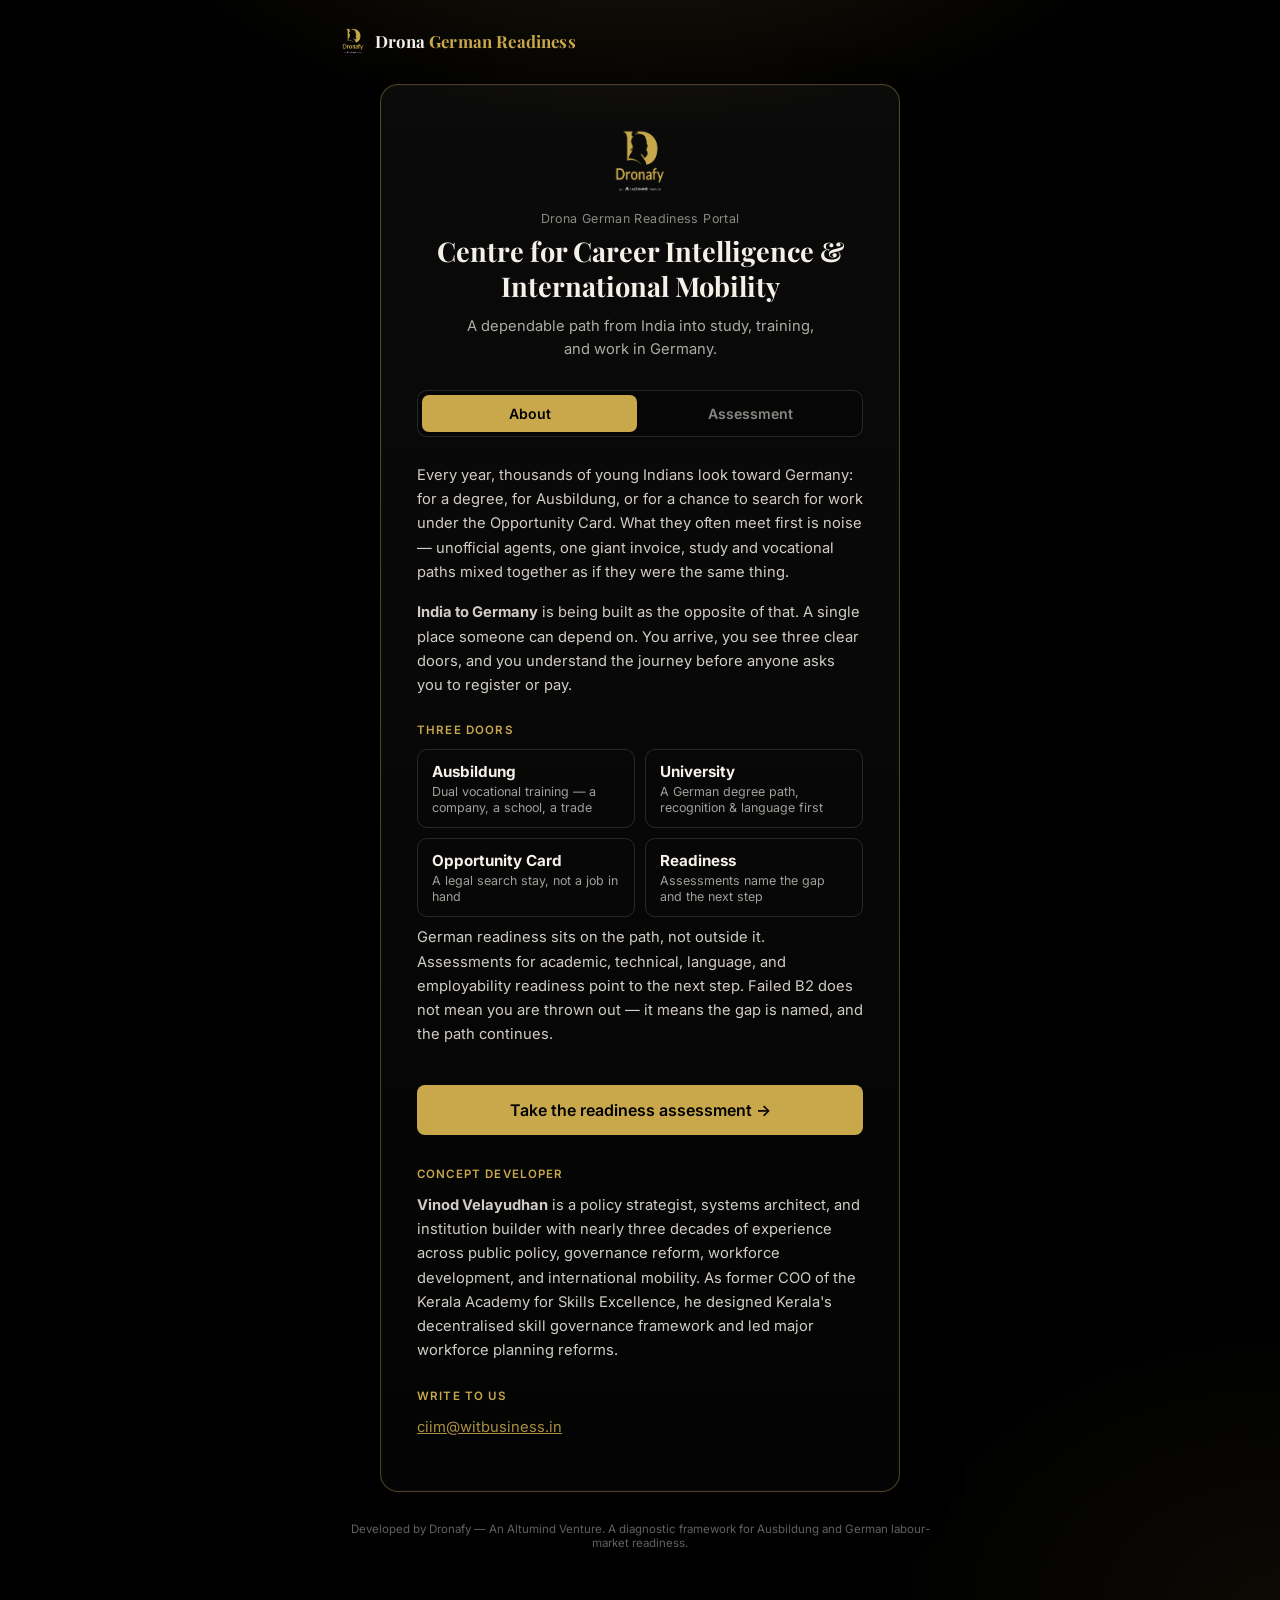
==== commit 18e7e231: "Sync /assessment/ with merged home screen build" ====
--- a/assessment/index.html
+++ b/assessment/index.html
@@ -78,7 +78,7 @@
       radial-gradient(ellipse 700px 500px at 100% 100%, rgba(201,168,76,0.06), transparent 60%),
       var(--green-deep);
   }
-  #screen-landing{ justify-content:center; align-items:center; text-align:center; flex:1; }
+  #screen-home{ justify-content:center; align-items:center; text-align:center; flex:1; }
   .login-card{
     width:100%; max-width: 440px;
     border: 1px solid rgba(201,168,76,0.35);
@@ -88,10 +88,37 @@
     box-shadow: 0 30px 60px -25px rgba(0,0,0,0.6), 0 0 0 1px rgba(245,240,232,0.03) inset;
     text-align:left;
   }
+  .login-card.home-card{ max-width: 520px; }
   .login-mark-logo{ display:block; width: 64px; height:64px; object-fit:contain; margin: 0 auto 18px; }
   .login-eyebrow{ text-align:center; font-size:0.78rem; opacity:0.55; margin-bottom: 8px; letter-spacing: 0.03em; }
-  #screen-landing h1{ font-size: 1.7rem; line-height:1.3; margin-bottom: 10px; text-align:center; }
-  #screen-landing p.lede{ font-size:0.92rem; line-height:1.6; opacity:0.7; text-align:center; margin: 0 auto 28px; max-width: 40ch; }
+  #screen-home h1{ font-size: 1.7rem; line-height:1.3; margin-bottom: 10px; text-align:center; }
+  #screen-home p.lede{ font-size:0.92rem; line-height:1.6; opacity:0.7; text-align:center; margin: 0 auto 28px; max-width: 40ch; }
+
+  .home-tabs{
+    display:flex; gap:6px; background: rgba(0,0,0,0.25); border: 1px solid var(--line);
+    border-radius: 10px; padding: 4px; margin-bottom: 26px;
+  }
+  .tab-btn{
+    flex:1; background:none; border:none; color: var(--cream); opacity:0.55;
+    font-family:'Inter',sans-serif; font-weight:600; font-size:0.88rem;
+    padding: 10px 12px; border-radius: 7px; cursor:pointer; transition: all 0.15s ease;
+  }
+  .tab-btn:hover{ opacity:0.8; }
+  .tab-btn.active{ background: var(--gold); color: var(--green-deep); opacity:1; }
+
+  .tab-panel{ display:none; }
+  .tab-panel.active{ display:block; animation: fadein 0.25s ease; }
+  @keyframes fadein{ from{ opacity:0; transform: translateY(4px); } to{ opacity:1; transform:none; } }
+
+  .about-p{ font-size:0.92rem; line-height:1.65; opacity:0.85; margin: 0 0 16px; }
+  .about-p strong{ color: var(--cream); opacity:1; }
+  .about-section-title{
+    font-size:0.72rem; text-transform:uppercase; letter-spacing:0.1em; color: var(--gold);
+    margin: 26px 0 12px; font-weight:600;
+  }
+  .about-cta{ margin: 22px 0 6px; }
+  .about-link{ color: var(--gold); text-decoration:underline; }
+
   .divider{ height:1px; background: linear-gradient(90deg, transparent, rgba(201,168,76,0.4), transparent); margin: 26px 0 24px; }
   .dim-list{ display:grid; grid-template-columns: 1fr 1fr; gap:10px; margin-bottom: 8px; }
   .dim-chip{ border:1px solid var(--line); border-radius:10px; padding: 12px 14px; font-size:0.85rem; }
@@ -325,48 +352,80 @@
   </div>
 
   <!-- LANDING / LOGIN -->
-  <div class="screen active" id="screen-landing">
-    <div class="login-card">
+  <div class="screen active" id="screen-home">
+    <div class="login-card home-card">
       <img src="" class="login-mark-logo" id="loginLogo1" alt="Dronafy">
       <div class="login-eyebrow">Drona German Readiness Portal</div>
-      <h1>German Readiness Assessment</h1>
-      <p class="lede">A structured evaluation across four dimensions — academic foundation, occupational aptitude, Germany readiness, and employability.</p>
-
-      <div class="dim-list">
-        <div class="dim-chip"><b>Academic</b><span>Learning &amp; cognitive foundation</span></div>
-        <div class="dim-chip"><b>Occupational</b><span>Aptitude &amp; trade fit</span></div>
-        <div class="dim-chip"><b>Germany Readiness</b><span>Language, culture, life, law</span></div>
-        <div class="dim-chip"><b>Employability</b><span>Work habits &amp; behaviour</span></div>
+      <h1>Centre for Career Intelligence &amp; International Mobility</h1>
+      <p class="lede">A dependable path from India into study, training, and work in Germany.</p>
+
+      <div class="home-tabs">
+        <button class="tab-btn active" id="tabBtnAbout" data-tab="about">About</button>
+        <button class="tab-btn" id="tabBtnAssessment" data-tab="assessment">Assessment</button>
       </div>
 
-      <div class="divider"></div>
-
-      <div class="instructions-block">
-        <div class="instructions-title">Before you begin</div>
-        <ul class="instructions-list">
-          <li><b>Question map.</b> After you begin, you'll see every question laid out in a map. Answer them in any order you like.</li>
-          <li><b>No going back.</b> Once you submit an answer, it's final — you can't return to change it.</li>
-          <li><b>Timed, not rushed.</b> Each question shows a running timer so we can see how long you take — there's no countdown or cutoff.</li>
-          <li><b>Save &amp; resume.</b> Your progress saves after every question. Close the tab any time and resume later with your email — your session stays open for 14 days.</li>
-          <li><b>Length.</b> This sample section takes roughly 12–15 minutes.</li>
-          <li><b>Result.</b> Once every question is answered, you'll see your readiness band and a downloadable report immediately.</li>
-        </ul>
+      <!-- ABOUT TAB -->
+      <div class="tab-panel active" id="tab-about">
+        <p class="about-p">Every year, thousands of young Indians look toward Germany: for a degree, for Ausbildung, or for a chance to search for work under the Opportunity Card. What they often meet first is noise — unofficial agents, one giant invoice, study and vocational paths mixed together as if they were the same thing.</p>
+        <p class="about-p"><strong>India to Germany</strong> is being built as the opposite of that. A single place someone can depend on. You arrive, you see three clear doors, and you understand the journey before anyone asks you to register or pay.</p>
+
+        <div class="about-section-title">Three doors</div>
+        <div class="dim-list">
+          <div class="dim-chip"><b>Ausbildung</b><span>Dual vocational training — a company, a school, a trade</span></div>
+          <div class="dim-chip"><b>University</b><span>A German degree path, recognition &amp; language first</span></div>
+          <div class="dim-chip"><b>Opportunity Card</b><span>A legal search stay, not a job in hand</span></div>
+          <div class="dim-chip"><b>Readiness</b><span>Assessments name the gap and the next step</span></div>
+        </div>
+
+        <p class="about-p">German readiness sits on the path, not outside it. Assessments for academic, technical, language, and employability readiness point to the next step. Failed B2 does not mean you are thrown out — it means the gap is named, and the path continues.</p>
+
+        <button class="btn about-cta" id="aboutCtaBtn">Take the readiness assessment →</button>
+
+        <div class="about-section-title">Concept developer</div>
+        <p class="about-p"><strong>Vinod Velayudhan</strong> is a policy strategist, systems architect, and institution builder with nearly three decades of experience across public policy, governance reform, workforce development, and international mobility. As former COO of the Kerala Academy for Skills Excellence, he designed Kerala's decentralised skill governance framework and led major workforce planning reforms.</p>
+
+        <div class="about-section-title">Write to us</div>
+        <p class="about-p"><a class="about-link" href="mailto:ciim@witbusiness.in">ciim@witbusiness.in</a></p>
       </div>
 
-      <div class="divider"></div>
-
-      <div class="field-group">
-        <label class="field-label" for="nameInput">FULL NAME</label>
-        <input type="text" id="nameInput" placeholder="As it should appear on your report" autocomplete="name">
+      <!-- ASSESSMENT TAB -->
+      <div class="tab-panel" id="tab-assessment">
+        <div class="dim-list">
+          <div class="dim-chip"><b>Academic</b><span>Learning &amp; cognitive foundation</span></div>
+          <div class="dim-chip"><b>Occupational</b><span>Aptitude &amp; trade fit</span></div>
+          <div class="dim-chip"><b>Germany Readiness</b><span>Language, culture, life, law</span></div>
+          <div class="dim-chip"><b>Employability</b><span>Work habits &amp; behaviour</span></div>
+        </div>
+
+        <div class="divider"></div>
+
+        <div class="instructions-block">
+          <div class="instructions-title">Before you begin</div>
+          <ul class="instructions-list">
+            <li><b>Question map.</b> After you begin, you'll see every question laid out in a map. Answer them in any order you like.</li>
+            <li><b>No going back.</b> Once you submit an answer, it's final — you can't return to change it.</li>
+            <li><b>Timed, not rushed.</b> Each question shows a running timer so we can see how long you take — there's no countdown or cutoff.</li>
+            <li><b>Save &amp; resume.</b> Your progress saves after every question. Close the tab any time and resume later with your email — your session stays open for 14 days.</li>
+            <li><b>Length.</b> This sample section takes roughly 12–15 minutes.</li>
+            <li><b>Result.</b> Once every question is answered, you'll see your readiness band and a downloadable report immediately.</li>
+          </ul>
+        </div>
+
+        <div class="divider"></div>
+
+        <div class="field-group">
+          <label class="field-label" for="nameInput">FULL NAME</label>
+          <input type="text" id="nameInput" placeholder="As it should appear on your report" autocomplete="name">
+        </div>
+        <div class="field-group">
+          <label class="field-label" for="emailInput">EMAIL</label>
+          <input type="email" id="emailInput" placeholder="you@example.com" autocomplete="email">
+        </div>
+
+        <button class="btn" id="startBtn">Begin Assessment</button>
+        <div class="link-row">Already started? <button class="linklike" id="resumeLink">Resume with your email</button></div>
+        <div class="login-foot-note">Your progress is saved automatically as you go.<br>Sessions remain open for 14 days.</div>
       </div>
-      <div class="field-group">
-        <label class="field-label" for="emailInput">EMAIL</label>
-        <input type="email" id="emailInput" placeholder="you@example.com" autocomplete="email">
-      </div>
-
-      <button class="btn" id="startBtn">Begin Assessment</button>
-      <div class="link-row">Already started? <button class="linklike" id="resumeLink">Resume with your email</button></div>
-      <div class="login-foot-note">Your progress is saved automatically as you go.<br>Sessions remain open for 14 days.</div>
     </div>
   </div>
 
@@ -802,7 +861,7 @@
 function showScreen(id){
   Object.values(screens).forEach(s => s.classList.remove("active"));
   screens[id].classList.add("active");
-  document.body.classList.toggle("on-landing", id === "screen-landing" || id === "screen-resume");
+  document.body.classList.toggle("on-landing", id === "screen-home" || id === "screen-resume");
   if(id !== "screen-question"){ clearInterval(timerInterval); }
 }
 
@@ -816,6 +875,16 @@
 }
 
 // ---------- Landing ----------
+// ---------- Home tabs (About / Assessment) ----------
+function switchTab(name){
+  document.querySelectorAll(".tab-btn").forEach(b => b.classList.toggle("active", b.dataset.tab === name));
+  document.getElementById("tab-about").classList.toggle("active", name === "about");
+  document.getElementById("tab-assessment").classList.toggle("active", name === "assessment");
+}
+document.getElementById("tabBtnAbout").addEventListener("click", () => switchTab("about"));
+document.getElementById("tabBtnAssessment").addEventListener("click", () => switchTab("assessment"));
+document.getElementById("aboutCtaBtn").addEventListener("click", () => switchTab("assessment"));
+
 function validateEntry(){
   const name = document.getElementById("nameInput").value.trim();
   const email = document.getElementById("emailInput").value.trim();
@@ -843,7 +912,7 @@
 });
 
 document.getElementById("resumeLink").addEventListener("click", () => showScreen("screen-resume"));
-document.getElementById("backToLandingBtn").addEventListener("click", () => showScreen("screen-landing"));
+document.getElementById("backToLandingBtn").addEventListener("click", () => { showScreen("screen-home"); switchTab("assessment"); });
 
 document.getElementById("resumeSubmitBtn").addEventListener("click", () => {
   const email = document.getElementById("resumeEmailInput").value.trim();
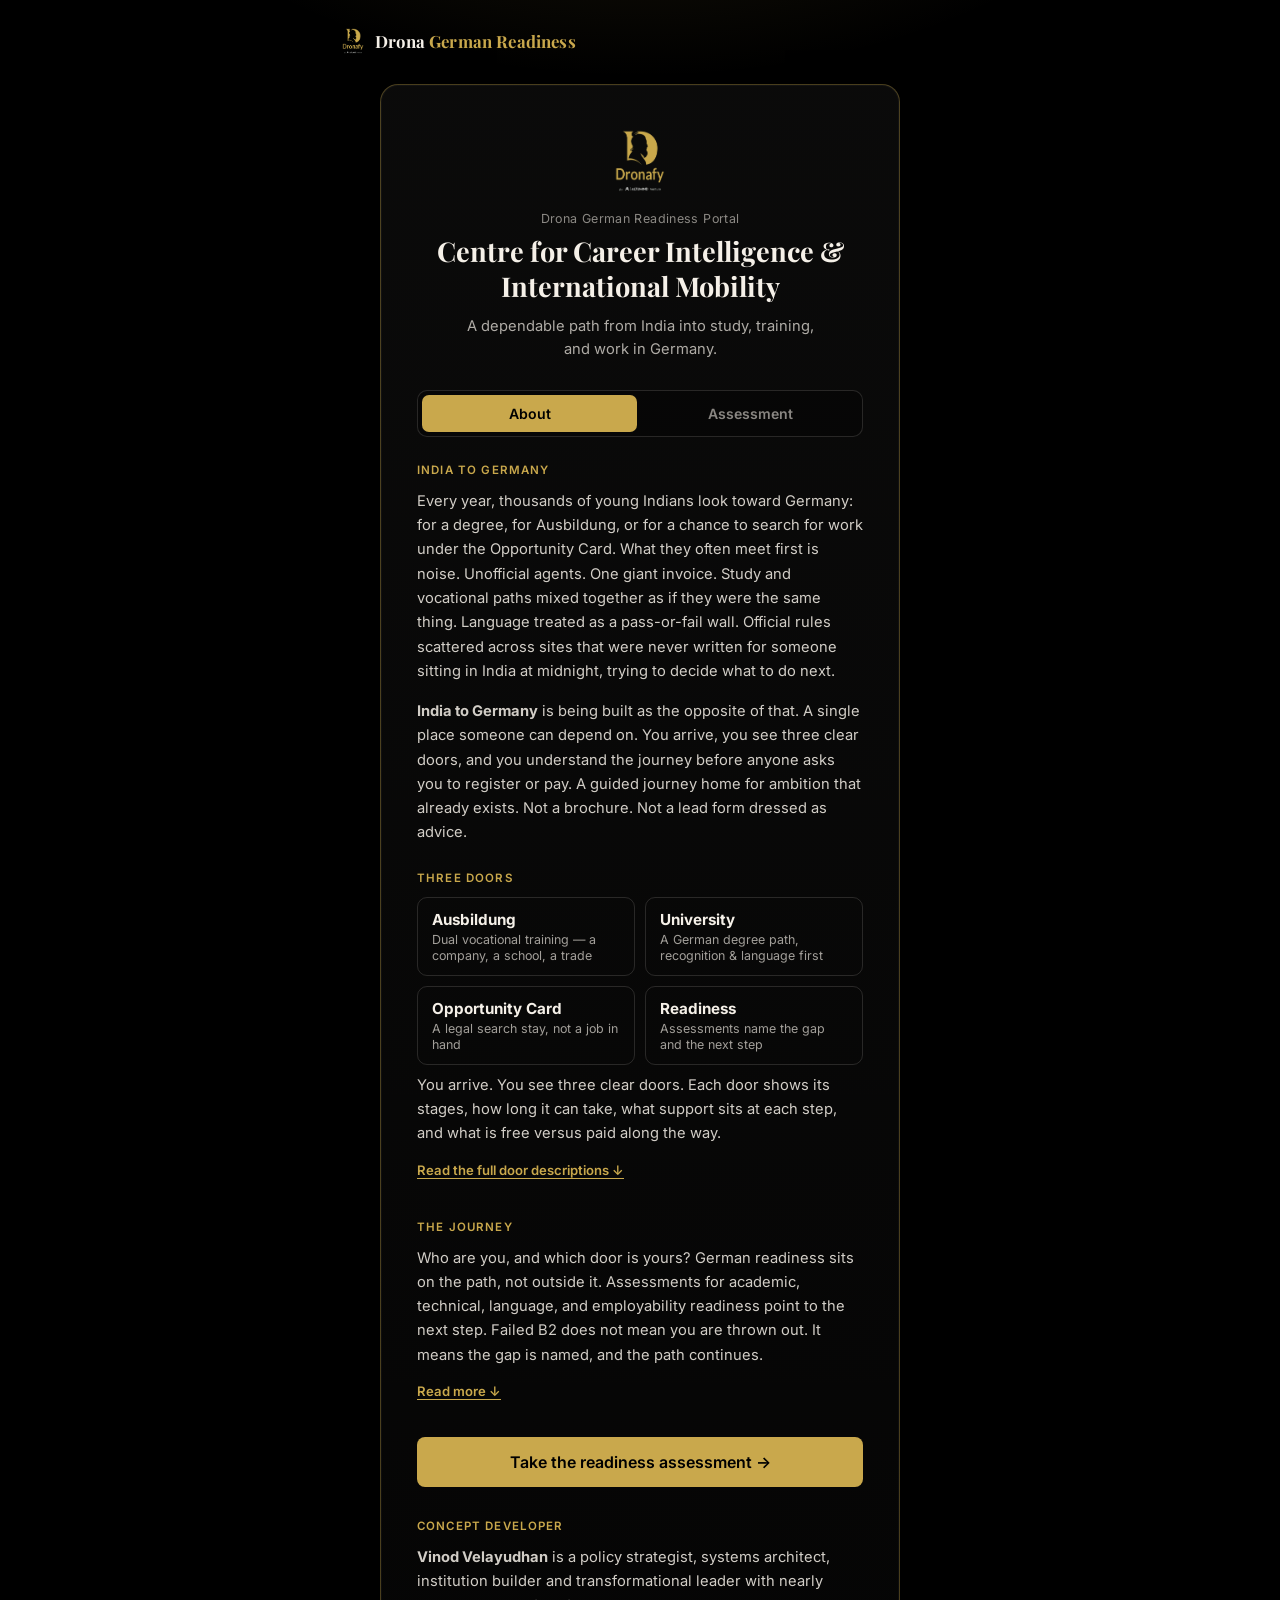
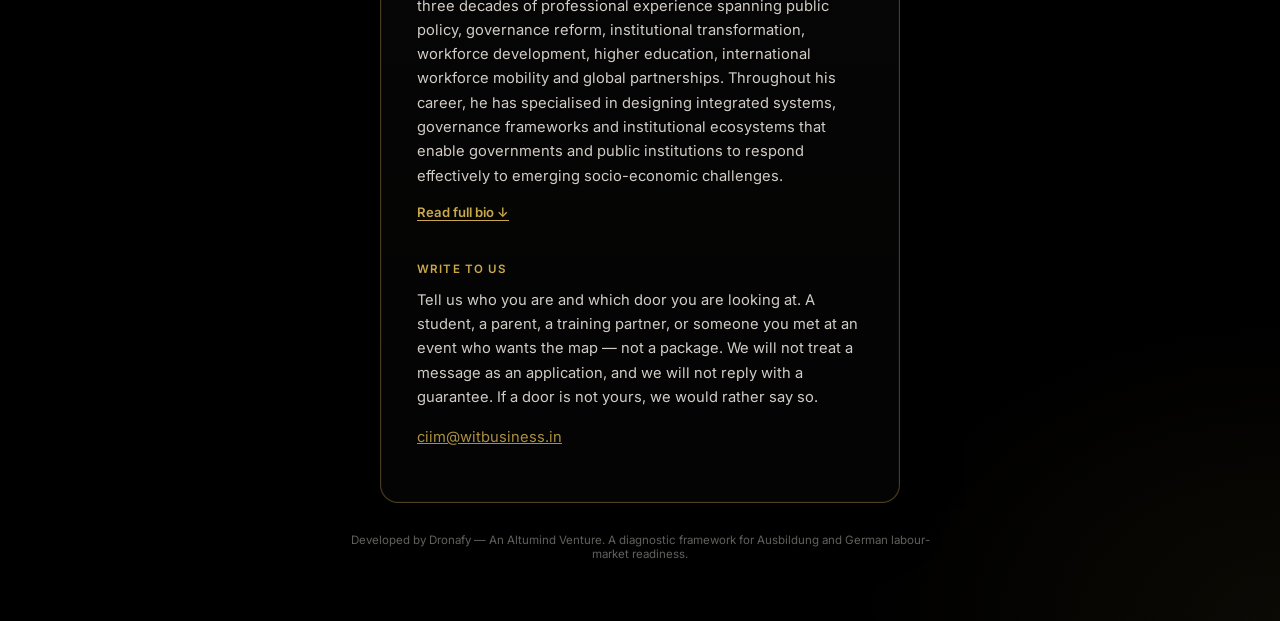
==== commit 00ab2081: "Sync /assessment/ with full About content build" ====
--- a/assessment/index.html
+++ b/assessment/index.html
@@ -119,6 +119,15 @@
   .about-cta{ margin: 22px 0 6px; }
   .about-link{ color: var(--gold); text-decoration:underline; }
 
+  .expand-toggle{
+    background:none; border:none; color: var(--gold); font-family:'Inter',sans-serif;
+    font-size:0.82rem; font-weight:600; cursor:pointer; padding:0 0 16px; text-decoration:underline;
+    text-underline-offset:3px; display:block;
+  }
+  .expand-toggle:hover{ opacity:0.8; }
+  .expand-content{ display:none; }
+  .expand-content.open{ display:block; animation: fadein 0.25s ease; }
+
   .divider{ height:1px; background: linear-gradient(90deg, transparent, rgba(201,168,76,0.4), transparent); margin: 26px 0 24px; }
   .dim-list{ display:grid; grid-template-columns: 1fr 1fr; gap:10px; margin-bottom: 8px; }
   .dim-chip{ border:1px solid var(--line); border-radius:10px; padding: 12px 14px; font-size:0.85rem; }
@@ -366,8 +375,10 @@
 
       <!-- ABOUT TAB -->
       <div class="tab-panel active" id="tab-about">
-        <p class="about-p">Every year, thousands of young Indians look toward Germany: for a degree, for Ausbildung, or for a chance to search for work under the Opportunity Card. What they often meet first is noise — unofficial agents, one giant invoice, study and vocational paths mixed together as if they were the same thing.</p>
-        <p class="about-p"><strong>India to Germany</strong> is being built as the opposite of that. A single place someone can depend on. You arrive, you see three clear doors, and you understand the journey before anyone asks you to register or pay.</p>
+
+        <div class="about-section-title">India to Germany</div>
+        <p class="about-p">Every year, thousands of young Indians look toward Germany: for a degree, for Ausbildung, or for a chance to search for work under the Opportunity Card. What they often meet first is noise. Unofficial agents. One giant invoice. Study and vocational paths mixed together as if they were the same thing. Language treated as a pass-or-fail wall. Official rules scattered across sites that were never written for someone sitting in India at midnight, trying to decide what to do next.</p>
+        <p class="about-p"><strong>India to Germany</strong> is being built as the opposite of that. A single place someone can depend on. You arrive, you see three clear doors, and you understand the journey before anyone asks you to register or pay. A guided journey home for ambition that already exists. Not a brochure. Not a lead form dressed as advice.</p>
 
         <div class="about-section-title">Three doors</div>
         <div class="dim-list">
@@ -376,15 +387,36 @@
           <div class="dim-chip"><b>Opportunity Card</b><span>A legal search stay, not a job in hand</span></div>
           <div class="dim-chip"><b>Readiness</b><span>Assessments name the gap and the next step</span></div>
         </div>
-
-        <p class="about-p">German readiness sits on the path, not outside it. Assessments for academic, technical, language, and employability readiness point to the next step. Failed B2 does not mean you are thrown out — it means the gap is named, and the path continues.</p>
+        <p class="about-p">You arrive. You see three clear doors. Each door shows its stages, how long it can take, what support sits at each step, and what is free versus paid along the way.</p>
+        <button class="expand-toggle" id="toggleDoors" data-target="expandDoors">Read the full door descriptions ↓</button>
+        <div class="expand-content" id="expandDoors">
+          <p class="about-p"><strong>Ausbildung</strong> is dual vocational training: a company, a school, a trade. Not a degree dressed up as a job, and not a shortcut around language. Fit the occupation to the person, not to a demand poster. German sits on the path — a missed B1 or B2 names a gap; it does not throw you out. A real training contract and a Berufsschule, not an unofficial "placement".</p>
+          <p class="about-p"><strong>University</strong> is a German degree path. Recognition, language, applications, and the wait — kept cleanly apart from vocational routes. Profile first: direct entry, Studienkolleg, or a different door. A programme, not "Germany" as one university. No admission theatre. No seat, scholarship, or visa sold as a package.</p>
+          <p class="about-p"><strong>Opportunity Card</strong> is a legal search stay. Not a job in hand. The Chancenkarte is explained as what it is — and what it is not. Eligibility named as criteria, not as marketing. The application is permission to search, not a work contract. If you cannot fund and finish a search stay, another door may be yours.</p>
+          <p class="about-p">No visa promises. A points threshold, a language score, or a consultation is not an approval. Decisions sit with German authorities. Official figures on this path will be cited, dated, and checked.</p>
+        </div>
+
+        <div class="about-section-title">The journey</div>
+        <p class="about-p">Who are you, and which door is yours? German readiness sits on the path, not outside it. Assessments for academic, technical, language, and employability readiness point to the next step. Failed B2 does not mean you are thrown out. It means the gap is named, and the path continues.</p>
+        <button class="expand-toggle" id="toggleJourney" data-target="expandJourney">Read more ↓</button>
+        <div class="expand-content" id="expandJourney">
+          <p class="about-p">Arrive in one place. Choose Ausbildung, University, or the Opportunity Card. Prepare with assessments that name the next step. Apply with the file for that door only. Arrive again under German rules — received, not dropped.</p>
+          <p class="about-p">We will not sell a decision that belongs to a German authority. The Card is a search stay, not a job waiting at the airport. Figures will be dated and checked. The platform is built to live in Europe because the people it serves will live under German rules.</p>
+        </div>
 
         <button class="btn about-cta" id="aboutCtaBtn">Take the readiness assessment →</button>
 
         <div class="about-section-title">Concept developer</div>
-        <p class="about-p"><strong>Vinod Velayudhan</strong> is a policy strategist, systems architect, and institution builder with nearly three decades of experience across public policy, governance reform, workforce development, and international mobility. As former COO of the Kerala Academy for Skills Excellence, he designed Kerala's decentralised skill governance framework and led major workforce planning reforms.</p>
+        <p class="about-p"><strong>Vinod Velayudhan</strong> is a policy strategist, systems architect, institution builder and transformational leader with nearly three decades of professional experience spanning public policy, governance reform, institutional transformation, workforce development, higher education, international workforce mobility and global partnerships. Throughout his career, he has specialised in designing integrated systems, governance frameworks and institutional ecosystems that enable governments and public institutions to respond effectively to emerging socio-economic challenges.</p>
+        <button class="expand-toggle" id="toggleBio" data-target="expandBio">Read full bio ↓</button>
+        <div class="expand-content" id="expandBio">
+          <p class="about-p">As the former Chief Operating Officer of the Kerala Academy for Skills Excellence (KASE), the State Skill Development Mission and Skill Secretariat of the Government of Kerala, Mr. Velayudhan led several transformational initiatives that reshaped the State's skill development ecosystem. He designed Kerala's decentralised skill governance framework, established mechanisms for convergence across government departments, developed quality assurance and accreditation systems, strengthened public-private partnerships, and introduced innovative workforce planning models aimed at improving employability and institutional performance.</p>
+          <p class="about-p">Over the course of his career, he has conceptualised and led numerous strategic initiatives involving governance reform, workforce planning, investment mobilisation, institutional restructuring, international cooperation, quality assurance systems and public-private partnership models. His work has consistently focused on building institutions and governance mechanisms that remain relevant in rapidly evolving economic and technological environments.</p>
+          <p class="about-p">The Job Watch Tower is a natural extension of this philosophy. Conceived as a dynamic labour-market intelligence and workforce-planning framework, the initiative seeks to establish an integrated, technology-enabled system capable of continuously monitoring labour-market trends, emerging occupations, technological disruptions, employer demand and future workforce requirements. The framework is designed to support evidence-based policymaking, strengthen higher-education planning, enhance career guidance, improve employability, and enable government institutions to respond proactively to changing socio-economic realities.</p>
+        </div>
 
         <div class="about-section-title">Write to us</div>
+        <p class="about-p">Tell us who you are and which door you are looking at. A student, a parent, a training partner, or someone you met at an event who wants the map — not a package. We will not treat a message as an application, and we will not reply with a guarantee. If a door is not yours, we would rather say so.</p>
         <p class="about-p"><a class="about-link" href="mailto:ciim@witbusiness.in">ciim@witbusiness.in</a></p>
       </div>
 
@@ -884,6 +916,16 @@
 document.getElementById("tabBtnAbout").addEventListener("click", () => switchTab("about"));
 document.getElementById("tabBtnAssessment").addEventListener("click", () => switchTab("assessment"));
 document.getElementById("aboutCtaBtn").addEventListener("click", () => switchTab("assessment"));
+
+// ---------- About section expand/collapse ----------
+document.querySelectorAll(".expand-toggle").forEach(btn => {
+  btn.dataset.closedLabel = btn.textContent;
+  btn.addEventListener("click", () => {
+    const target = document.getElementById(btn.dataset.target);
+    const isOpen = target.classList.toggle("open");
+    btn.textContent = isOpen ? "Show less ↑" : btn.dataset.closedLabel;
+  });
+});
 
 function validateEntry(){
   const name = document.getElementById("nameInput").value.trim();
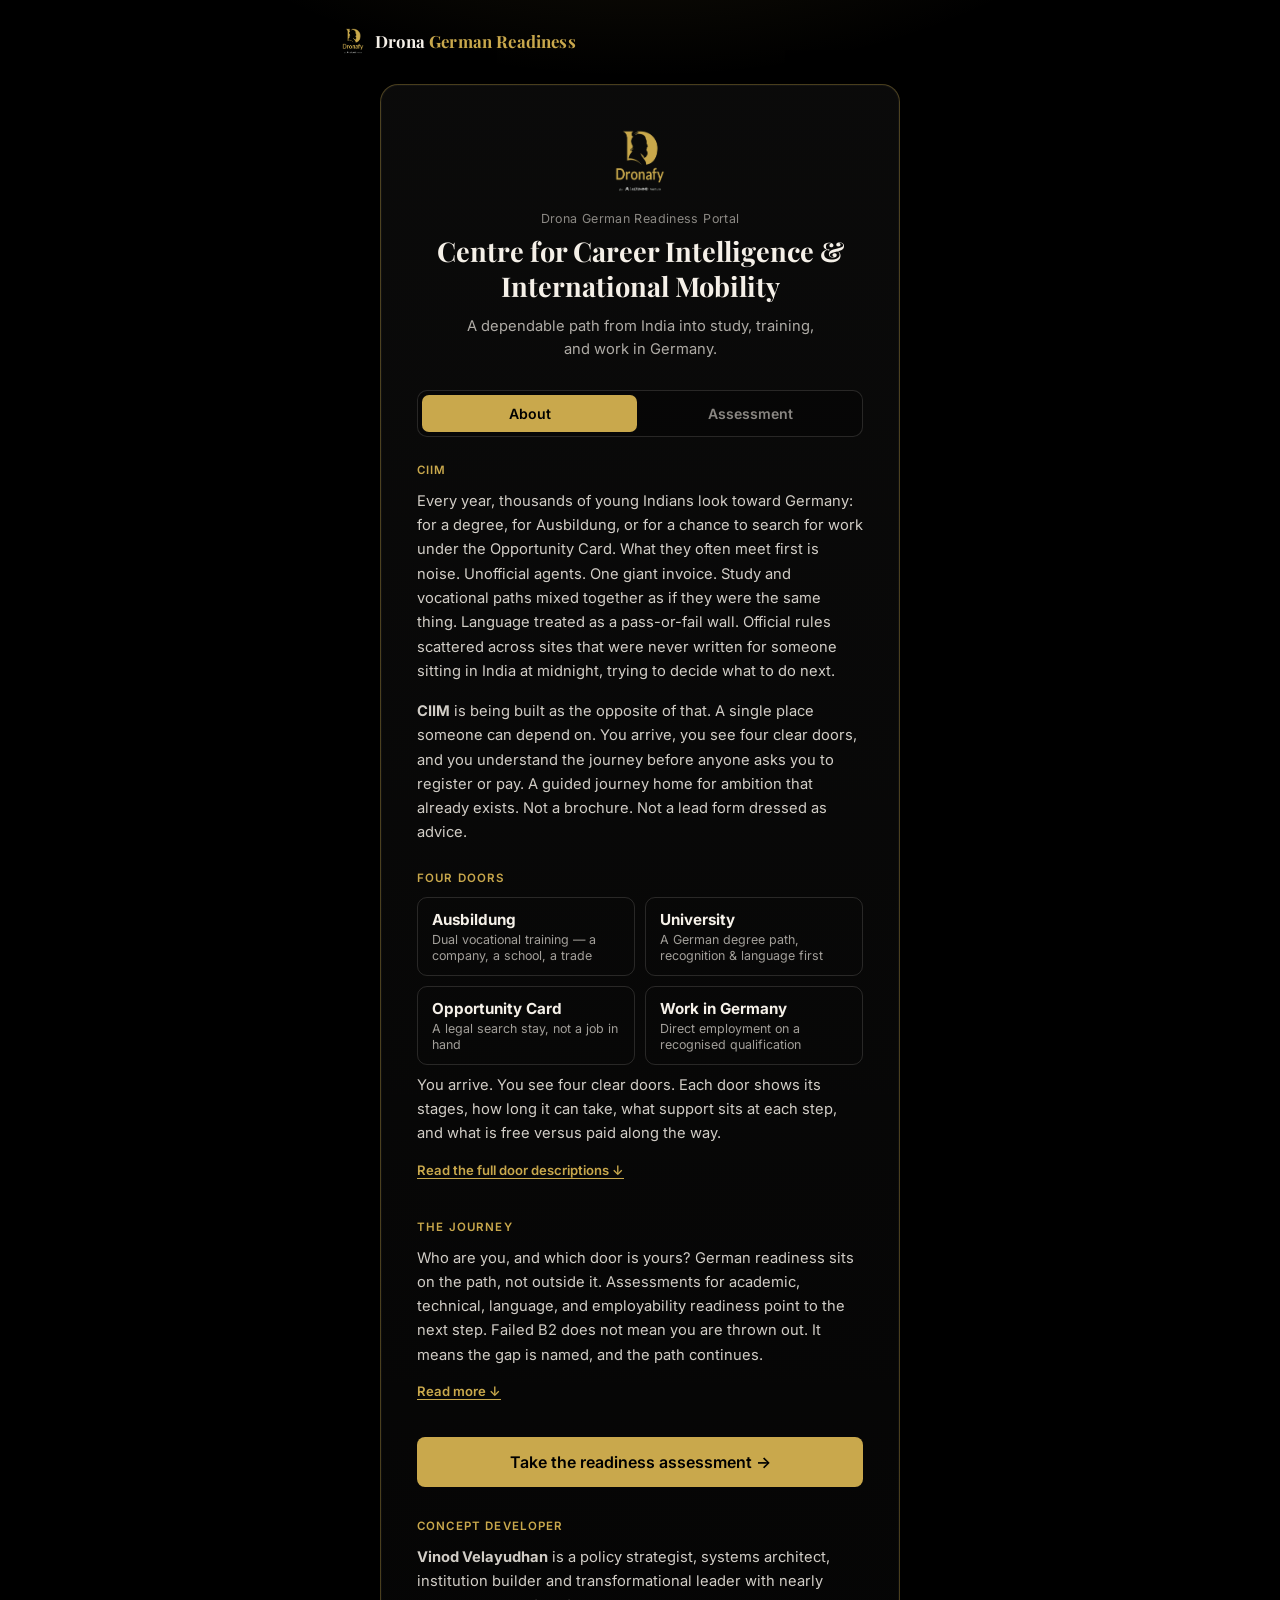
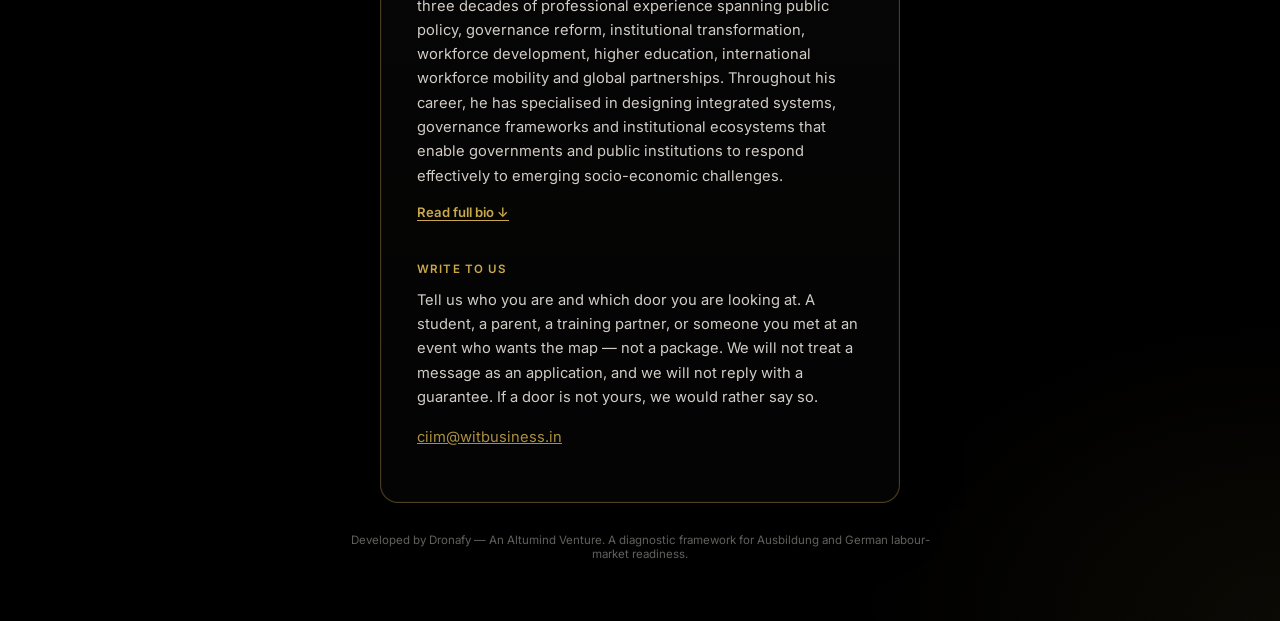
==== commit f64ae8e3: "Sync /assessment/ with CIIM rebrand and four-door update" ====
--- a/assessment/index.html
+++ b/assessment/index.html
@@ -376,23 +376,24 @@
       <!-- ABOUT TAB -->
       <div class="tab-panel active" id="tab-about">
 
-        <div class="about-section-title">India to Germany</div>
+        <div class="about-section-title">CIIM</div>
         <p class="about-p">Every year, thousands of young Indians look toward Germany: for a degree, for Ausbildung, or for a chance to search for work under the Opportunity Card. What they often meet first is noise. Unofficial agents. One giant invoice. Study and vocational paths mixed together as if they were the same thing. Language treated as a pass-or-fail wall. Official rules scattered across sites that were never written for someone sitting in India at midnight, trying to decide what to do next.</p>
-        <p class="about-p"><strong>India to Germany</strong> is being built as the opposite of that. A single place someone can depend on. You arrive, you see three clear doors, and you understand the journey before anyone asks you to register or pay. A guided journey home for ambition that already exists. Not a brochure. Not a lead form dressed as advice.</p>
-
-        <div class="about-section-title">Three doors</div>
+        <p class="about-p"><strong>CIIM</strong> is being built as the opposite of that. A single place someone can depend on. You arrive, you see four clear doors, and you understand the journey before anyone asks you to register or pay. A guided journey home for ambition that already exists. Not a brochure. Not a lead form dressed as advice.</p>
+
+        <div class="about-section-title">Four doors</div>
         <div class="dim-list">
           <div class="dim-chip"><b>Ausbildung</b><span>Dual vocational training — a company, a school, a trade</span></div>
           <div class="dim-chip"><b>University</b><span>A German degree path, recognition &amp; language first</span></div>
           <div class="dim-chip"><b>Opportunity Card</b><span>A legal search stay, not a job in hand</span></div>
-          <div class="dim-chip"><b>Readiness</b><span>Assessments name the gap and the next step</span></div>
+          <div class="dim-chip"><b>Work in Germany</b><span>Direct employment on a recognised qualification</span></div>
         </div>
-        <p class="about-p">You arrive. You see three clear doors. Each door shows its stages, how long it can take, what support sits at each step, and what is free versus paid along the way.</p>
+        <p class="about-p">You arrive. You see four clear doors. Each door shows its stages, how long it can take, what support sits at each step, and what is free versus paid along the way.</p>
         <button class="expand-toggle" id="toggleDoors" data-target="expandDoors">Read the full door descriptions ↓</button>
         <div class="expand-content" id="expandDoors">
           <p class="about-p"><strong>Ausbildung</strong> is dual vocational training: a company, a school, a trade. Not a degree dressed up as a job, and not a shortcut around language. Fit the occupation to the person, not to a demand poster. German sits on the path — a missed B1 or B2 names a gap; it does not throw you out. A real training contract and a Berufsschule, not an unofficial "placement".</p>
           <p class="about-p"><strong>University</strong> is a German degree path. Recognition, language, applications, and the wait — kept cleanly apart from vocational routes. Profile first: direct entry, Studienkolleg, or a different door. A programme, not "Germany" as one university. No admission theatre. No seat, scholarship, or visa sold as a package.</p>
           <p class="about-p"><strong>Opportunity Card</strong> is a legal search stay. Not a job in hand. The Chancenkarte is explained as what it is — and what it is not. Eligibility named as criteria, not as marketing. The application is permission to search, not a work contract. If you cannot fund and finish a search stay, another door may be yours.</p>
+          <p class="about-p"><strong>Work in Germany</strong> is direct employment for those who already hold a qualification and experience that Germany recognises. Not a search stay, and not training from the ground up. The skilled-worker route needs a job offer, a recognised qualification, and often a language level — named clearly, not glossed over. If the qualification isn't yet recognised, that gap is named too, not hidden until arrival.</p>
           <p class="about-p">No visa promises. A points threshold, a language score, or a consultation is not an approval. Decisions sit with German authorities. Official figures on this path will be cited, dated, and checked.</p>
         </div>
 
@@ -400,7 +401,7 @@
         <p class="about-p">Who are you, and which door is yours? German readiness sits on the path, not outside it. Assessments for academic, technical, language, and employability readiness point to the next step. Failed B2 does not mean you are thrown out. It means the gap is named, and the path continues.</p>
         <button class="expand-toggle" id="toggleJourney" data-target="expandJourney">Read more ↓</button>
         <div class="expand-content" id="expandJourney">
-          <p class="about-p">Arrive in one place. Choose Ausbildung, University, or the Opportunity Card. Prepare with assessments that name the next step. Apply with the file for that door only. Arrive again under German rules — received, not dropped.</p>
+          <p class="about-p">Arrive in one place. Choose Ausbildung, University, the Opportunity Card, or Work in Germany. Prepare with assessments that name the next step. Apply with the file for that door only. Arrive again under German rules — received, not dropped.</p>
           <p class="about-p">We will not sell a decision that belongs to a German authority. The Card is a search stay, not a job waiting at the airport. Figures will be dated and checked. The platform is built to live in Europe because the people it serves will live under German rules.</p>
         </div>
 
@@ -438,7 +439,7 @@
             <li><b>No going back.</b> Once you submit an answer, it's final — you can't return to change it.</li>
             <li><b>Timed, not rushed.</b> Each question shows a running timer so we can see how long you take — there's no countdown or cutoff.</li>
             <li><b>Save &amp; resume.</b> Your progress saves after every question. Close the tab any time and resume later with your email — your session stays open for 14 days.</li>
-            <li><b>Length.</b> This sample section takes roughly 12–15 minutes.</li>
+            <li><b>Length.</b> This full instrument takes roughly 35–40 minutes across all four sections.</li>
             <li><b>Result.</b> Once every question is answered, you'll see your readiness band and a downloadable report immediately.</li>
           </ul>
         </div>
@@ -568,277 +569,498 @@
   {
     id: "academic",
     name: "Academic Readiness",
-    desc: "A few questions on how you learn, understand new ideas, and study.",
-    estimate: "About 4 minutes",
+    desc: "Learning ability, cognitive reasoning, academic foundation, learning discipline, and study skills.",
+    estimate: "About 8 minutes",
     maxScore: 20,
     items: [
       {
-        id: "ac1", sub: "Learning Ability", type: "mcq", weight: 2,
+        id: "ac-learn1", sub: "Learning Ability — Interpretation", type: "mcq", weight: 2,
         stimulus: "In German workplaces, the 'Meister' system means a senior craftsperson supervises apprentices and signs off on completed work before it is considered finished. An apprentice cannot mark their own work as complete.",
-        prompt: "An apprentice finishes wiring a panel and believes it's correct. What should they do next?",
-        options: [
-          "Move on to the next task",
-          "Ask the Meister to inspect and sign off",
-          "Ask a fellow apprentice to check it",
-          "Mark it complete and note it in the logbook"
-        ],
-        correct: 1
-      },
-      {
-        id: "ac2", sub: "Learning Ability", type: "mcq", weight: 2,
-        prompt: "A trainee nurse completes a wound dressing. Using the same 'sign-off' principle from before, what should happen before it's considered done?",
-        options: [
-          "The nurse documents it herself",
-          "A supervising Pflegefachkraft reviews it",
-          "The patient confirms it",
-          "Nothing further is needed"
-        ],
-        correct: 1
-      },
-      {
-        id: "ac3", sub: "Cognitive Ability", type: "mcq", weight: 2,
+        prompt: "Who has final authority to confirm an apprentice's task is complete?",
+        options: ["The apprentice, once satisfied", "The Meister", "Any colleague present", "The HR department"],
+        correct: 1
+      },
+      {
+        id: "ac-learn2", sub: "Learning Ability — Transfer", type: "mcq", weight: 2,
+        prompt: "Using the same 'sign-off' principle from before, a trainee nurse completes a wound dressing. What should happen before it's considered done?",
+        options: ["The nurse documents it herself", "A supervising Pflegefachkraft reviews it", "The patient confirms it", "Nothing further is needed"],
+        correct: 1
+      },
+      {
+        id: "ac-learn3", sub: "Learning Ability — Retention", type: "mcq", weight: 2,
+        stimulus: "A supervisor lists the four steps for reporting a workplace near-miss: (1) make the area safe, (2) inform your supervisor, (3) fill the incident form, (4) attend the follow-up review.",
+        prompt: "Based on the sequence above, what is the correct SECOND step after making the area safe?",
+        options: ["Fill the incident form", "Inform your supervisor", "Attend the follow-up review", "Leave the area immediately"],
+        correct: 1
+      },
+      {
+        id: "ac-cog-verbal", sub: "Cognitive Ability — Verbal", type: "mcq", weight: 2,
+        stimulus: "\"Apprentices must complete a logbook entry after every shift. Entries missing for more than three consecutive days must be reported to the training coordinator, who will follow up with the apprentice directly.\"",
+        prompt: "According to the passage, who follows up if logbook entries are missing?",
+        options: ["The apprentice's colleague", "The training coordinator", "The Meister only", "No one — it is optional"],
+        correct: 1
+      },
+      {
+        id: "ac-cog-numerical", sub: "Cognitive Ability — Numerical", type: "mcq", weight: 2,
         prompt: "A training allowance is €950 a month. Rent takes 28% of it. How much remains after rent?",
         options: ["€612", "€684", "€722", "€850"],
         correct: 1
       },
       {
-        id: "ac4", sub: "Cognitive Ability", type: "mcq", weight: 2,
+        id: "ac-cog-logical", sub: "Cognitive Ability — Logical", type: "mcq", weight: 2,
         prompt: "What comes next in this sequence: 2, 6, 12, 20, 30, ?",
         options: ["36", "40", "42", "44"],
         correct: 2
       },
       {
-        id: "ac5", sub: "Academic Foundation", type: "mcq", weight: 2,
+        id: "ac-cog-abstract", sub: "Cognitive Ability — Abstract", type: "mcq", weight: 2,
+        prompt: "Hammer is to Nail as Screwdriver is to ___?",
+        options: ["Wrench", "Screw", "Drill", "Wood"],
+        correct: 1
+      },
+      {
+        id: "ac-cog-infoproc", sub: "Cognitive Ability — Information Processing", type: "mcq", weight: 2,
+        stimulus: "\"Batch 7 ran for 70 minutes; Batch 4 needed 7 repairs; Batch 7 was checked twice more before batch 12 started.\"",
+        prompt: "How many times does the number 7 appear in the passage above?",
+        options: ["2", "3", "4", "5"],
+        correct: 1
+      },
+      {
+        id: "ac-found-literacy", sub: "Academic Foundation — Literacy", type: "mcq", weight: 2,
+        stimulus: "\"All apprentices must wear the assigned safety gear at all times on the workshop floor. Exceptions require written approval from the site supervisor.\"",
+        prompt: "Which of the following is NOT stated in the passage?",
+        options: ["Safety gear is required on the workshop floor", "Exceptions need written approval", "Safety gear is optional after 6pm", "Approval comes from the site supervisor"],
+        correct: 2
+      },
+      {
+        id: "ac-found-numeracy", sub: "Academic Foundation — Numeracy", type: "mcq", weight: 2,
+        prompt: "Convert 2.5 kg to grams.",
+        options: ["25 g", "250 g", "2,500 g", "25,000 g"],
+        correct: 2
+      },
+      {
+        id: "ac-found-science", sub: "Academic Foundation — Science", type: "mcq", weight: 2,
         prompt: "Water boils at a lower temperature at high altitude. Why?",
-        options: [
-          "Air is colder at altitude",
-          "Air pressure is lower, so less energy is needed to boil",
-          "There is less oxygen in the air",
-          "Water is purer at altitude"
-        ],
-        correct: 1
-      },
-      {
-        id: "ac6", sub: "Learning Discipline", type: "mcq", weight: 2,
+        options: ["Air is colder at altitude", "Air pressure is lower, so less energy is needed to boil", "There is less oxygen in the air", "Water is purer at altitude"],
+        correct: 1
+      },
+      {
+        id: "ac-discipline1", sub: "Learning Discipline — Persistence", type: "mcq", weight: 2,
         prompt: "You have an exam in one week and are struggling to understand one topic. What is the BEST first step?",
-        options: [
-          "Skip that topic and focus on what you already know",
-          "Ask a teacher or peer to explain it differently",
-          "Re-read the same notes repeatedly until it makes sense",
-          "Wait and hope it's not heavily tested"
-        ],
-        correct: 1
-      },
-      {
-        id: "ac7", sub: "Study Skills", type: "likert", weight: 2,
+        options: ["Skip that topic and focus on what you already know", "Ask a teacher or peer to explain it differently", "Re-read the same notes repeatedly until it makes sense", "Wait and hope it's not heavily tested"],
+        correct: 1
+      },
+      {
+        id: "ac-discipline2", sub: "Learning Discipline — Time Management", type: "mcq", weight: 2,
+        prompt: "You have three assignments due this week with different deadlines. What's the best approach?",
+        options: ["Work on whichever feels easiest first", "Plan backwards from each deadline and prioritise accordingly", "Start all three at once", "Wait until the day before each is due"],
+        correct: 1
+      },
+      {
+        id: "ac-study1", sub: "Study Skills — Information Absorption", type: "likert", weight: 2,
         prompt: "After watching a training video once, I can usually summarize its key points.",
         scale: ["Strongly disagree","Disagree","Neutral","Agree","Strongly agree"]
+      },
+      {
+        id: "ac-study2", sub: "Study Skills — Examination Readiness", type: "mcq", weight: 2,
+        prompt: "You're given a written manual with no diagrams for a new task. What's the best approach?",
+        options: ["Skim it once and start immediately", "Read it carefully, note unclear points, and ask before starting", "Ignore it and learn by trial and error", "Wait for someone to explain it verbally instead"],
+        correct: 1
       }
     ]
   },
   {
     id: "occupational",
     name: "Technical & Occupational Aptitude",
-    desc: "Questions on how you think about mechanical, spatial, and practical problems — and what kind of work environment fits you.",
-    estimate: "About 4 minutes",
+    desc: "Thirteen fundamental aptitudes, plus occupational interest and work-style preferences that map to trade clusters.",
+    estimate: "About 10 minutes",
     maxScore: 20,
     items: [
       {
-        id: "oc1", sub: "Mechanical Aptitude", type: "mcq", weight: 2,
-        prompt: "Two connected gears: Gear A has 10 teeth and turns clockwise. Gear B has 20 teeth. Which way does Gear B turn, and how does its speed compare to Gear A?",
-        options: [
-          "Clockwise, faster than A",
-          "Counter-clockwise, slower than A",
-          "Clockwise, same speed as A",
-          "Counter-clockwise, faster than A"
-        ],
-        correct: 1
-      },
-      {
-        id: "oc2", sub: "Observation Aptitude", type: "mcq", weight: 2,
-        prompt: "A technician checks two versions of the same wiring diagram, one from last week and one from today. Three connections are labeled differently between the two. What should the technician do first?",
-        options: [
-          "Assume today's version is correct and proceed",
-          "Flag the discrepancy before proceeding",
-          "Use whichever version is more recent without checking",
-          "Ignore it since it's probably a formatting issue"
-        ],
-        correct: 1
-      },
-      {
-        id: "oc3", sub: "Occupational Interest", type: "forced-choice", weight: 3,
-        prompt: "Which would you rather spend a workday doing?",
-        options: [
-          "Fixing a mechanical fault on a factory floor",
-          "Helping a patient understand their care plan"
-        ]
-      },
-      {
-        id: "oc4", sub: "Occupational Interest", type: "forced-choice", weight: 3,
-        prompt: "Which would you rather spend a workday doing?",
-        options: [
-          "Organising schedules and paperwork in an office",
-          "Working outdoors with plants or land"
-        ]
-      },
-      {
-        id: "oc5", sub: "Spatial Aptitude", type: "mcq", weight: 2,
+        id: "fa-verbal", sub: "Verbal Aptitude", type: "mcq", weight: 2,
+        stimulus: "\"The supervisor asked the apprentice to substitute the damaged part before the inspection.\"",
+        prompt: "'Substitute' in this sentence most nearly means:",
+        options: ["Repair", "Replace", "Remove", "Report"],
+        correct: 1
+      },
+      {
+        id: "fa-numerical", sub: "Numerical Aptitude", type: "mcq", weight: 2,
+        prompt: "A shift lasts 8 hours with a 30-minute break. How many hours are actually worked?",
+        options: ["7 hours", "7.5 hours", "8 hours", "8.5 hours"],
+        correct: 1
+      },
+      {
+        id: "fa-abstract", sub: "Abstract Reasoning", type: "mcq", weight: 2,
+        prompt: "What comes next in this shape sequence: Triangle (3 sides), Square (4 sides), Pentagon (5 sides), Hexagon (6 sides), ?",
+        options: ["Octagon (8 sides)", "Heptagon (7 sides)", "Circle", "Hexagon again"],
+        correct: 1
+      },
+      {
+        id: "fa-spatial", sub: "Spatial Aptitude", type: "mcq", weight: 2,
         prompt: "A flat cross-shaped piece of paper is folded along its lines to form a closed shape. What shape does it form?",
         options: ["A pyramid", "A cube", "A cylinder", "A cone"],
         correct: 1
+      },
+      {
+        id: "fa-mechanical", sub: "Mechanical Aptitude", type: "mcq", weight: 2,
+        prompt: "Two connected gears: Gear A has 10 teeth and turns clockwise. Gear B has 20 teeth. Which way does Gear B turn, and how does its speed compare to Gear A?",
+        options: ["Clockwise, faster than A", "Counter-clockwise, slower than A", "Clockwise, same speed as A", "Counter-clockwise, faster than A"],
+        correct: 1
+      },
+      {
+        id: "fa-technical", sub: "Technical Aptitude", type: "mcq", weight: 2,
+        prompt: "In a simple electrical circuit, if the switch is opened, what happens to the current?",
+        options: ["It increases", "It stops flowing", "It reverses direction", "It stays the same"],
+        correct: 1
+      },
+      {
+        id: "fa-observation", sub: "Observation Aptitude", type: "mcq", weight: 2,
+        prompt: "A technician checks two versions of the same wiring diagram, one from last week and one from today. Three connections are labeled differently between the two. What should the technician do first?",
+        options: ["Assume today's version is correct and proceed", "Flag the discrepancy before proceeding", "Use whichever version is more recent without checking", "Ignore it since it's probably a formatting issue"],
+        correct: 1
+      },
+      {
+        id: "fa-memory", sub: "Memory Aptitude", type: "mcq", weight: 2,
+        stimulus: "Tool list: Wrench, Chisel, File, Calliper, Mallet.",
+        prompt: "Which of the following was NOT in the tool list above?",
+        options: ["Chisel", "Calliper", "Screwdriver", "Mallet"],
+        correct: 2
+      },
+      {
+        id: "fa-manual", sub: "Manual Dexterity", type: "likert", weight: 2,
+        prompt: "I am confident working with my hands on precise, detailed tasks (e.g. small parts, fine adjustments).",
+        scale: ["Strongly disagree","Disagree","Neutral","Agree","Strongly agree"]
+      },
+      {
+        id: "fa-social", sub: "Social Aptitude", type: "mcq", weight: 2,
+        prompt: "A new team member is struggling to understand instructions in a language they're still learning. What's the best response?",
+        options: ["Repeat the same instruction louder", "Rephrase simply, and check understanding", "Let them figure it out themselves", "Report them to a supervisor"],
+        correct: 1
+      },
+      {
+        id: "fa-service", sub: "Service Aptitude", type: "mcq", weight: 2,
+        prompt: "A customer or patient seems frustrated but hasn't said why. What's the best first move?",
+        options: ["Wait for them to complain formally", "Ask directly how you can help", "Ignore it and continue your task", "Refer them elsewhere immediately"],
+        correct: 1
+      },
+      {
+        id: "fa-organisational", sub: "Organisational Aptitude", type: "mcq", weight: 2,
+        prompt: "You have three tasks due today with different deadlines. What's the best approach?",
+        options: ["Do them in the order they were assigned", "Plan by deadline and urgency, then execute", "Do the easiest one first", "Ask someone else to decide for you"],
+        correct: 1
+      },
+      {
+        id: "fa-creative", sub: "Creative Aptitude", type: "likert", weight: 2,
+        prompt: "I often think of more than one way to solve a practical problem.",
+        scale: ["Strongly disagree","Disagree","Neutral","Agree","Strongly agree"]
+      },
+      {
+        id: "oi-people-machines", sub: "Occupational Interest — Working With", type: "forced-choice", weight: 2,
+        prompt: "Which would you rather spend a workday doing?",
+        options: ["Fixing a mechanical fault on a factory floor", "Helping a patient understand their care plan"]
+      },
+      {
+        id: "oi-data-nature", sub: "Occupational Interest — Working With", type: "forced-choice", weight: 2,
+        prompt: "Which would you rather spend a workday doing?",
+        options: ["Organising schedules and paperwork in an office", "Working outdoors with plants or land"]
+      },
+      {
+        id: "oi-materials-tech", sub: "Occupational Interest — Working With", type: "forced-choice", weight: 2,
+        prompt: "Which would you rather spend a workday doing?",
+        options: ["Shaping and building with raw materials", "Working with computers and software systems"]
+      },
+      {
+        id: "oi-creative-structured", sub: "Occupational Interest — Working With", type: "forced-choice", weight: 2,
+        prompt: "Which would you rather spend a workday doing?",
+        options: ["Designing or creating something new", "Following a fixed, precise procedure exactly"]
+      },
+      {
+        id: "oi-env-hospital-factory", sub: "Occupational Interest — Work Environment", type: "forced-choice", weight: 2,
+        prompt: "Which work environment appeals to you more?",
+        options: ["A hospital or care setting", "A factory or workshop floor"]
+      },
+      {
+        id: "oi-env-office-outdoor", sub: "Occupational Interest — Work Environment", type: "forced-choice", weight: 2,
+        prompt: "Which work environment appeals to you more?",
+        options: ["An office", "Outdoors"]
+      },
+      {
+        id: "oi-env-lab-retail", sub: "Occupational Interest — Work Environment", type: "forced-choice", weight: 2,
+        prompt: "Which work environment appeals to you more?",
+        options: ["A laboratory", "A retail or customer-facing setting"]
+      },
+      {
+        id: "oi-style-team-independent", sub: "Occupational Interest — Work Style", type: "forced-choice", weight: 2,
+        prompt: "Which describes your preferred way of working?",
+        options: ["Team-based, working closely with others", "Independent, working mostly on your own"]
+      },
+      {
+        id: "oi-style-structured-dynamic", sub: "Occupational Interest — Work Style", type: "forced-choice", weight: 2,
+        prompt: "Which describes your preferred way of working?",
+        options: ["Structured, with a predictable routine", "Dynamic, with tasks that change day to day"]
+      },
+      {
+        id: "oi-style-customer-technical", sub: "Occupational Interest — Work Style", type: "forced-choice", weight: 2,
+        prompt: "Which describes your preferred way of working?",
+        options: ["Customer-facing, interacting with people regularly", "Technical problem-solving, mostly with systems or machines"]
       }
     ]
   },
   {
     id: "germany",
     name: "Germany Readiness",
-    desc: "Questions on German language, culture, daily life, and the legal and financial basics of living in Germany.",
-    estimate: "About 5 minutes",
+    desc: "Language, cultural adaptability, workplace norms, daily life, legal and administrative knowledge, financial readiness, and psychological preparedness.",
+    estimate: "About 11 minutes",
     maxScore: 35,
     items: [
       {
-        id: "gr1", sub: "Workplace German", type: "mcq", weight: 3,
+        id: "gr-lang1", sub: "Workplace German", type: "mcq", weight: 3,
         prompt: "You receive this message from your employer: \"Bitte melden Sie sich krank vor 9 Uhr.\" What should you do?",
-        options: [
-          "Come to work by 9am regardless",
-          "Call in sick before 9am",
-          "Send a doctor's note by post",
-          "Nothing — this is just a reminder"
-        ],
-        correct: 1
-      },
-      {
-        id: "gr2", sub: "Cultural Readiness", type: "mcq", weight: 3,
+        options: ["Come to work by 9am regardless", "Call in sick before 9am", "Send a doctor's note by post", "Nothing — this is just a reminder"],
+        correct: 1
+      },
+      {
+        id: "gr-lang2", sub: "Functional German", type: "mcq", weight: 3,
+        prompt: "A receptionist asks: \"Sind Sie gesetzlich oder privat versichert?\" What are they asking?",
+        options: ["Whether you have public or private health insurance", "Whether you have a residence permit", "Whether you are employed", "Whether you speak German"],
+        correct: 0
+      },
+      {
+        id: "gr-lang3", sub: "German Language Readiness", type: "likert", weight: 3,
+        prompt: "I can follow a spoken safety briefing in German without needing it repeated.",
+        scale: ["Strongly disagree","Disagree","Neutral","Agree","Strongly agree"]
+      },
+      {
+        id: "gr-cult1", sub: "Cultural Readiness", type: "mcq", weight: 3,
         prompt: "Your German colleague tells you directly that your work has an error, without softening the message. Your first reaction is closest to:",
-        options: [
-          "They are being rude to me",
-          "This is direct, task-focused feedback — normal here",
-          "I should stop asking them for help",
-          "I should report this to a supervisor"
-        ],
-        correct: 1
-      },
-      {
-        id: "gr3", sub: "Workplace Readiness", type: "mcq", weight: 3,
+        options: ["They are being rude to me", "This is direct, task-focused feedback — normal here", "I should stop asking them for help", "I should report this to a supervisor"],
+        correct: 1
+      },
+      {
+        id: "gr-cult2", sub: "German Values", type: "mcq", weight: 3,
+        prompt: "Your German colleagues consistently arrive a few minutes before shift start, not exactly on time. What does this most likely reflect?",
+        options: ["A workplace rule requiring early arrival", "A professional norm of valuing punctuality with margin", "A misunderstanding of the schedule", "Nothing significant"],
+        correct: 1
+      },
+      {
+        id: "gr-cult3", sub: "Cultural Adaptability", type: "likert", weight: 3,
+        prompt: "I am comfortable working alongside colleagues who hold very different religious or cultural practices from my own.",
+        scale: ["Strongly disagree","Disagree","Neutral","Agree","Strongly agree"]
+      },
+      {
+        id: "gr-work1", sub: "German Workplace Readiness", type: "mcq", weight: 3,
         prompt: "If you're sick and can't come to work in Germany, what must you typically give your employer within a few days?",
-        options: [
-          "A verbal explanation only",
-          "A doctor's certificate (Arbeitsunfähigkeitsbescheinigung)",
-          "Nothing, if it's a single day",
-          "A police report"
-        ],
-        correct: 1
-      },
-      {
-        id: "gr4", sub: "Daily Life Readiness", type: "mcq", weight: 3,
+        options: ["A verbal explanation only", "A doctor's certificate (Arbeitsunfähigkeitsbescheinigung)", "Nothing, if it's a single day", "A police report"],
+        correct: 1
+      },
+      {
+        id: "gr-work2", sub: "Apprentice Rights", type: "mcq", weight: 3,
+        prompt: "Under a German Ausbildung contract, who is primarily responsible for ensuring you receive structured training rather than being used only as general labour?",
+        options: ["The apprentice must arrange this themselves", "The training company, regulated by law", "No one — it depends entirely on the employer", "The apprentice's family"],
+        correct: 1
+      },
+      {
+        id: "gr-work3", sub: "Workplace Hierarchy", type: "mcq", weight: 3,
+        prompt: "Your Meister gives an instruction that differs from what a senior colleague told you yesterday. What should you do?",
+        options: ["Follow whichever instruction came first", "Follow the Meister's instruction, or ask for clarification if unsure", "Do both at once", "Ignore both and decide yourself"],
+        correct: 1
+      },
+      {
+        id: "gr-life1", sub: "Daily Life Readiness", type: "mcq", weight: 3,
         prompt: "What is \"Anmeldung\", and roughly when should it be done after moving to a new German address?",
-        options: [
-          "A gym membership; within 30 days",
-          "Address registration; usually within 14 days",
-          "A phone contract; within a week",
-          "A bank account; within 90 days"
-        ],
-        correct: 1
-      },
-      {
-        id: "gr5", sub: "Legal & Administrative", type: "mcq", weight: 3,
+        options: ["A gym membership; within 30 days", "Address registration; usually within 14 days", "A phone contract; within a week", "A bank account; within 90 days"],
+        correct: 1
+      },
+      {
+        id: "gr-life2", sub: "Waste Segregation", type: "mcq", weight: 3,
+        prompt: "Which bin is used for food and kitchen waste in a standard German household system?",
+        options: ["Biotonne (organic waste bin)", "Gelber Sack (yellow bag)", "Restmüll (general waste)", "Altpapier (paper bin)"],
+        correct: 0
+      },
+      {
+        id: "gr-life3", sub: "Transportation", type: "mcq", weight: 3,
+        prompt: "You need to travel by regional train in Germany. What is the most common way to purchase and validate a ticket today?",
+        options: ["Buy on the platform only, no app needed", "Use a rail or transit app for digital ticketing", "Tickets are free for apprentices", "Pay the conductor in cash only"],
+        correct: 1
+      },
+      {
+        id: "gr-legal1", sub: "Legal & Administrative Readiness", type: "mcq", weight: 3,
         prompt: "What is a Tax ID (Steuer-ID) used for?",
-        options: [
-          "Only for people who own a business",
-          "Identifying you for tax and payroll purposes — everyone needs one",
-          "Only needed if you plan to leave Germany",
-          "It replaces your passport for travel"
-        ],
-        correct: 1
-      },
-      {
-        id: "gr6", sub: "Financial Readiness", type: "mcq", weight: 3,
+        options: ["Only for people who own a business", "Identifying you for tax and payroll purposes — everyone needs one", "Only needed if you plan to leave Germany", "It replaces your passport for travel"],
+        correct: 1
+      },
+      {
+        id: "gr-legal2", sub: "Health Insurance", type: "mcq", weight: 3,
+        prompt: "In Germany, health insurance for an apprentice is typically:",
+        options: ["Optional", "Mandatory, often arranged via the training company", "Only needed for serious illness", "Provided free with no registration"],
+        correct: 1
+      },
+      {
+        id: "gr-legal3", sub: "Residence Permit", type: "mcq", weight: 3,
+        prompt: "As a non-EU apprentice, which document allows you to legally stay in Germany for the duration of your Ausbildung?",
+        options: ["A tourist visa", "A residence permit tied to the training purpose (Aufenthaltstitel)", "No document is needed for the first year", "A work contract alone is sufficient"],
+        correct: 1
+      },
+      {
+        id: "gr-fin1", sub: "Financial Readiness", type: "mcq", weight: 3,
         prompt: "Your training allowance (Ausbildungsvergütung) is €950/month. A shared room in your target city averages €400/month. Roughly what % of your income goes to rent?",
         options: ["28%", "35%", "42%", "50%"],
         correct: 2
       },
       {
-        id: "gr7", sub: "Financial Readiness", type: "likert", weight: 3,
+        id: "gr-fin2", sub: "Budgeting", type: "likert", weight: 3,
         prompt: "I have a clear monthly budget plan for my first 6 months in Germany.",
         scale: ["Strongly disagree","Disagree","Neutral","Agree","Strongly agree"]
       },
       {
-        id: "gr8", sub: "Psychological Readiness", type: "likert", weight: 3,
+        id: "gr-fin3", sub: "Ausbildungsvergütung Awareness", type: "mcq", weight: 3,
+        prompt: "Which best describes how the training allowance (Ausbildungsvergütung) usually changes over a 3-year Ausbildung?",
+        options: ["It increases each year", "It stays flat throughout", "It decreases each year", "It is paid only in the final year"],
+        correct: 0
+      },
+      {
+        id: "gr-psych1", sub: "Support-Seeking Behaviour", type: "likert", weight: 3,
         prompt: "When I feel overwhelmed, I know at least one specific person or service I would reach out to.",
         scale: ["Strongly disagree","Disagree","Neutral","Agree","Strongly agree"]
       },
       {
-        id: "gr9", sub: "Psychological Readiness", type: "likert", weight: 3, reverse: true,
+        id: "gr-psych2", sub: "Emotional Resilience", type: "likert", weight: 3, reverse: true,
         prompt: "I rarely feel anxious about big life changes.",
         scale: ["Strongly disagree","Disagree","Neutral","Agree","Strongly agree"]
+      },
+      {
+        id: "gr-psych3", sub: "Independence", type: "likert", weight: 3,
+        prompt: "I am comfortable making everyday decisions (housing, budgeting, healthcare) without checking with my family first.",
+        scale: ["Strongly disagree","Disagree","Neutral","Agree","Strongly agree"]
+      },
+      {
+        id: "gr-psych4", sub: "Motivation & Migration Readiness", type: "mcq", weight: 3,
+        prompt: "After 3 months in Germany, you are homesick and finding the language difficult. What is the most constructive next step?",
+        options: ["Seek support from a mentor or peer group and continue", "Decide to give up and go home", "Isolate yourself and push through alone silently", "Ignore the feelings and hope they pass"],
+        correct: 0
       }
     ]
   },
   {
     id: "employability",
     name: "Employability Readiness",
-    desc: "How you handle mistakes, teamwork, feedback, and everyday professional situations.",
-    estimate: "About 4 minutes",
+    desc: "Professional behaviour, communication, teamwork, self-management, problem solving, learning agility, digital skills, and career management.",
+    estimate: "About 9 minutes",
     maxScore: 25,
     items: [
       {
-        id: "em1", sub: "Professional Behaviour", type: "mcq", weight: 3,
+        id: "em-prof1", sub: "Professional Behaviour — Accountability", type: "mcq", weight: 3,
         prompt: "You made an error that affected a colleague's work. What do you do?",
-        options: [
-          "Say nothing unless asked",
-          "Immediately inform them and help fix it",
-          "Fix it quietly yourself before anyone notices",
-          "Explain that it wasn't really your fault"
-        ],
-        correct: 1
-      },
-      {
-        id: "em2", sub: "Communication", type: "mcq", weight: 3,
+        options: ["Say nothing unless asked", "Immediately inform them and help fix it", "Fix it quietly yourself before anyone notices", "Explain that it wasn't really your fault"],
+        correct: 1
+      },
+      {
+        id: "em-prof2", sub: "Professional Behaviour — Reliability", type: "likert", weight: 3,
+        prompt: "I complete tasks I've committed to, even when no one is checking.",
+        scale: ["Strongly disagree","Disagree","Neutral","Agree","Strongly agree"]
+      },
+      {
+        id: "em-prof3", sub: "Professional Behaviour — Integrity", type: "mcq", weight: 3,
+        prompt: "You accidentally see a colleague's confidential file left open. What's the appropriate action?",
+        options: ["Read it since it's already open", "Don't read further, close it, and mention the exposure to a supervisor", "Discuss what you saw with coworkers", "Take a photo in case it's useful later"],
+        correct: 1
+      },
+      {
+        id: "em-comm1", sub: "Communication Skills", type: "mcq", weight: 3,
         prompt: "A customer is frustrated and speaking quickly. Your best first move is to:",
-        options: [
-          "Interrupt to correct them",
-          "Let them finish, then summarize what you heard",
-          "Refer them elsewhere immediately",
-          "Stay silent until they stop"
-        ],
-        correct: 1
-      },
-      {
-        id: "em3", sub: "Self-Management", type: "likert", weight: 3,
+        options: ["Interrupt to correct them", "Let them finish, then summarize what you heard", "Refer them elsewhere immediately", "Stay silent until they stop"],
+        correct: 1
+      },
+      {
+        id: "em-comm2", sub: "Written Communication", type: "likert", weight: 3,
+        prompt: "When reporting a problem at work, I write clear, specific messages rather than vague ones.",
+        scale: ["Strongly disagree","Disagree","Neutral","Agree","Strongly agree"]
+      },
+      {
+        id: "em-team1", sub: "Teamwork — Conflict Management", type: "mcq", weight: 3,
+        prompt: "A teammate disagrees with your approach to a task. What's the most constructive response?",
+        options: ["Discuss it and find a middle ground", "Insist that you're right", "Avoid the conversation entirely", "Go over their head immediately"],
+        correct: 0
+      },
+      {
+        id: "em-team2", sub: "Teamwork — Cooperation", type: "likert", weight: 3,
+        prompt: "I proactively share information that could help my teammates do their job better.",
+        scale: ["Strongly disagree","Disagree","Neutral","Agree","Strongly agree"]
+      },
+      {
+        id: "em-self1", sub: "Self-Management — Time", type: "likert", weight: 3,
         prompt: "I usually plan my work for the day before I start.",
         scale: ["Strongly disagree","Disagree","Neutral","Agree","Strongly agree"]
       },
       {
-        id: "em4", sub: "Learning Agility", type: "mcq", weight: 3,
+        id: "em-self2", sub: "Self-Management — Stress", type: "mcq", weight: 3,
+        prompt: "You have two urgent deadlines on the same day. What's the best first step?",
+        options: ["Prioritise and communicate about the timeline", "Panic and rush both at once", "Ignore one silently", "Ask someone else to handle it without discussion"],
+        correct: 0
+      },
+      {
+        id: "em-prob1", sub: "Problem Solving — Root Cause", type: "mcq", weight: 3,
+        prompt: "A machine keeps stopping unexpectedly. Two colleagues suggest different quick fixes without checking why it's happening. What's the best approach?",
+        options: ["Investigate the root cause before fixing", "Apply both fixes at once", "Pick whichever fix is faster", "Ignore it until it stops completely"],
+        correct: 0
+      },
+      {
+        id: "em-prob2", sub: "Problem Solving — Decision Making", type: "mcq", weight: 3,
+        prompt: "You must choose between two suppliers for a time-sensitive task: one cheaper but slower, one pricier but reliable. What matters most in this decision?",
+        options: ["Weighing cost against the cost of delay for this specific situation", "Always choosing the cheaper option", "Always choosing the faster option", "Deciding at random"],
+        correct: 0
+      },
+      {
+        id: "em-learn1", sub: "Learning Agility — Coachability", type: "mcq", weight: 3,
         prompt: "When you receive critical feedback, your first reaction is usually to:",
-        options: [
-          "Feel discouraged and avoid the topic",
-          "Consider it and think about how to apply it",
-          "Explain why the feedback isn't quite fair",
-          "Ignore it if you disagree"
-        ],
-        correct: 1
-      },
-      {
-        id: "em5", sub: "Digital Employability", type: "mcq", weight: 3,
+        options: ["Feel discouraged and avoid the topic", "Consider it and think about how to apply it", "Explain why the feedback isn't quite fair", "Ignore it if you disagree"],
+        correct: 1
+      },
+      {
+        id: "em-learn2", sub: "Learning Agility — Curiosity", type: "likert", weight: 3,
+        prompt: "I ask questions to understand how something works, even if it's not required for my task.",
+        scale: ["Strongly disagree","Disagree","Neutral","Agree","Strongly agree"]
+      },
+      {
+        id: "em-dig1", sub: "Digital Employability — Communication Tools", type: "mcq", weight: 3,
         prompt: "Which is the safest practice for a work email?",
-        options: [
-          "Click links from unknown senders to check them",
-          "Verify the sender before clicking any link",
-          "Share your password if IT asks by email",
-          "Forward suspicious emails to friends"
-        ],
-        correct: 1
+        options: ["Click links from unknown senders to check them", "Verify the sender before clicking any link", "Share your password if IT asks by email", "Forward suspicious emails to friends"],
+        correct: 1
+      },
+      {
+        id: "em-dig2", sub: "Digital Employability — Information Management", type: "mcq", weight: 3,
+        prompt: "You need to find a document you saved last month among hundreds of files. What habit would have made this easiest?",
+        options: ["A consistent folder structure and naming convention", "Saving everything to the desktop", "Emailing yourself copies of everything", "Not saving files at all"],
+        correct: 0
+      },
+      {
+        id: "em-career1", sub: "Career Management — Job Search Skills", type: "mcq", weight: 3,
+        prompt: "Which of these best describes a well-structured CV bullet point?",
+        options: ["A vague general statement about being hardworking", "A specific result or responsibility with a concrete detail", "A long paragraph covering the whole job", "Just a job title with no detail"],
+        correct: 1
+      },
+      {
+        id: "em-career2", sub: "Career Management — Career Awareness", type: "likert", weight: 3,
+        prompt: "I have a general sense of what skills I want to build over the next 1–2 years.",
+        scale: ["Strongly disagree","Disagree","Neutral","Agree","Strongly agree"]
       }
     ]
   }
 ];
 
-// Cluster fit sample matrix (illustrative — full build uses calibrated 13x15 matrix)
+// Cluster fit matrix — key aptitudes per cluster as named in the framework document,
+// mapped to the 13 fundamental-aptitude items (fa-*). A representative 8 of the
+// document's 15 occupational clusters, spanning care, technical, analytical, and
+// creative profiles.
 const CLUSTER_WEIGHTS = {
-  "Engineering & Industrial Technology": { mechanical: 0.9, spatial: 0.6, interestFactory: 0.7 },
-  "Construction & Craft Trades": { mechanical: 0.6, spatial: 0.85, interestFactory: 0.5 },
-  "Business & Administration": { mechanical: 0.1, spatial: 0.2, interestFactory: 0.1 }
+  "Healthcare & Care Services": { service: 0.9, social: 0.7, observation: 0.6 },
+  "Engineering & Industrial Technology": { mechanical: 0.9, spatial: 0.6, technical: 0.7 },
+  "Construction & Craft Trades": { spatial: 0.85, manual: 0.7, mechanical: 0.6 },
+  "IT & Digital Technologies": { abstract: 0.9, numerical: 0.7, verbal: 0.5 },
+  "Business & Administration": { organisational: 0.9, numerical: 0.7, verbal: 0.5 },
+  "Retail & Sales": { service: 0.8, social: 0.8, verbal: 0.6 },
+  "Laboratory & Scientific Occupations": { observation: 0.9, numerical: 0.6, abstract: 0.6 },
+  "Creative & Media Occupations": { creative: 0.9, spatial: 0.6 }
 };
 
 const BANDS = [
@@ -1184,6 +1406,21 @@
 });
 
 // ---------- Scoring & Results ----------
+function computeClusterFits(){
+  return Object.entries(CLUSTER_WEIGHTS).map(([name, weights]) => {
+    let weightedSum = 0, weightTotal = 0;
+    Object.entries(weights).forEach(([aptitude, w]) => {
+      const itemId = "fa-" + aptitude;
+      const r = state.responses[itemId];
+      const score = r ? r.score / 2 : 0.5; // fa-* items are weight 2; fallback to neutral if unanswered
+      weightedSum += score * w;
+      weightTotal += w;
+    });
+    const fit = weightTotal > 0 ? Math.round((weightedSum / weightTotal) * 100) : 0;
+    return { name, fit };
+  }).sort((a, b) => b.fit - a.fit);
+}
+
 function computeDimensionScores(){
   const out = {};
   DIMENSIONS.forEach(d => {
@@ -1380,12 +1617,7 @@
 
   const clusterEl = document.getElementById("clusterList");
   clusterEl.innerHTML = "";
-  const mechScore = state.responses["oc1"] ? state.responses["oc1"].score/2 : 0.5;
-  const spatialScore = state.responses["oc5"] ? state.responses["oc5"].score/2 : 0.5;
-  const results = Object.entries(CLUSTER_WEIGHTS).map(([name, w]) => {
-    const fit = Math.round(((mechScore*w.mechanical) + (spatialScore*w.spatial)) / (w.mechanical+w.spatial) * 100);
-    return { name, fit };
-  }).sort((a,b) => b.fit - a.fit);
+  const results = computeClusterFits().slice(0, 5);
 
   results.forEach(r => {
     const row = document.createElement("div");
